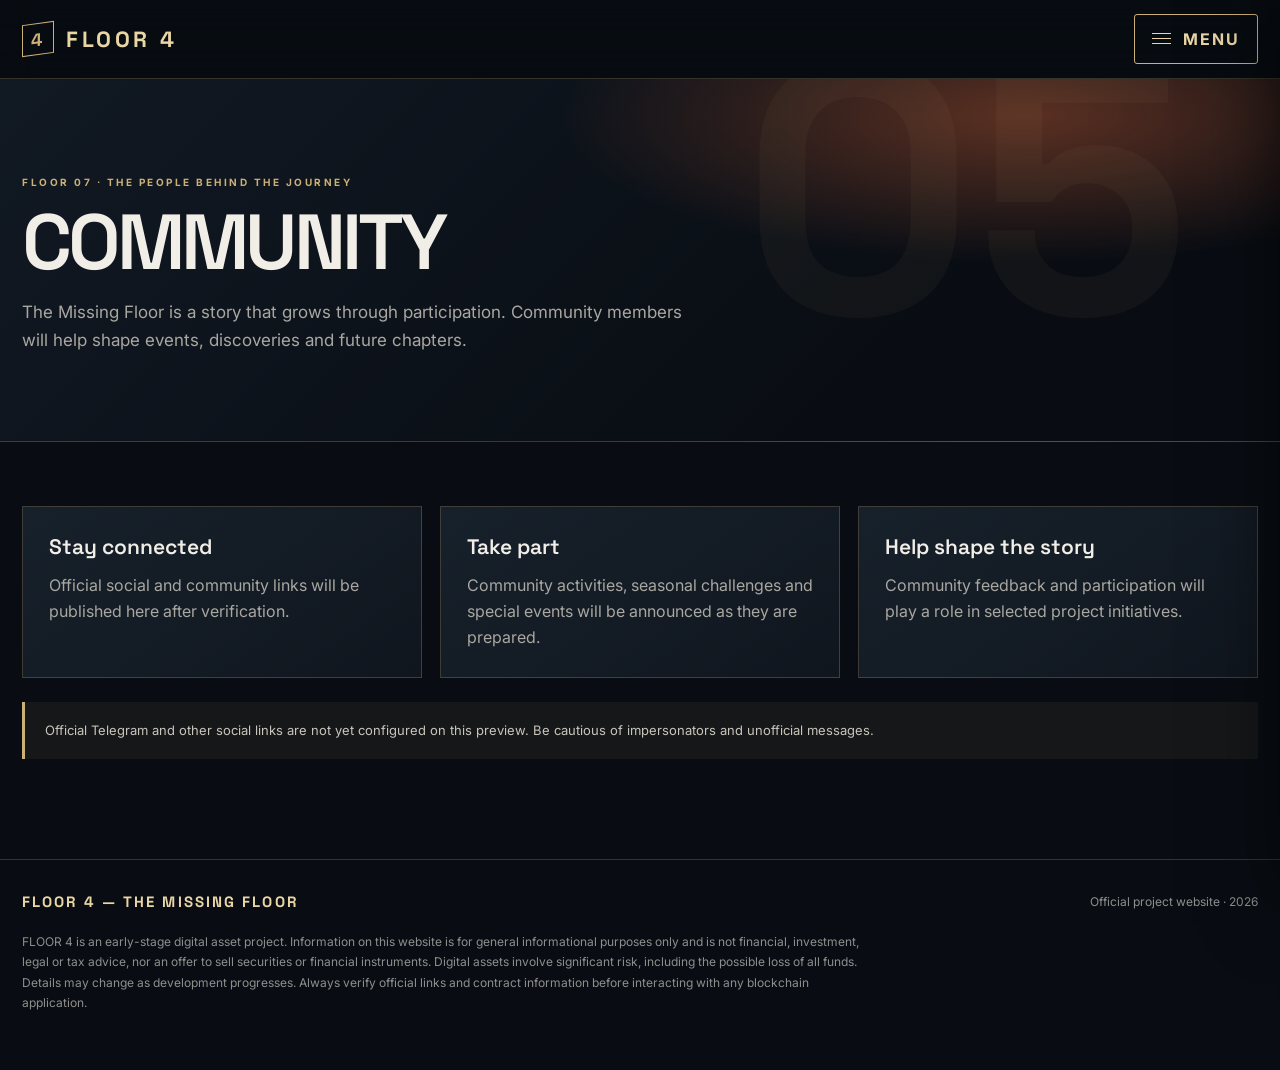
==== community.html @ ac2c0f35 "Build FLOOR 4 multi-page design system and elevator navigation" ====
<!doctype html>
<html lang="en"><head><meta charset="utf-8"><meta name="viewport" content="width=device-width,initial-scale=1"><meta name="theme-color" content="#090d13"><meta name="description" content="Join the FLOOR 4 community and follow official project updates."><title>Community | FLOOR 4</title><link rel="stylesheet" href="css/style.css"></head><body><header class="site-header" data-site-header></header><main>
<section class="page-hero"><div class="wrap"><div class="section-kicker">Floor 07 · The people behind the journey</div><h1>COMMUNITY</h1><p>The Missing Floor is a story that grows through participation. Community members will help shape events, discoveries and future chapters.</p></div></section>
<section class="page-content"><div class="wrap"><div class="grid-3"><article class="surface"><h3>Stay connected</h3><p>Official social and community links will be published here after verification.</p></article><article class="surface"><h3>Take part</h3><p>Community activities, seasonal challenges and special events will be announced as they are prepared.</p></article><article class="surface"><h3>Help shape the story</h3><p>Community feedback and participation will play a role in selected project initiatives.</p></article></div><div class="notice" style="margin-top:24px">Official Telegram and other social links are not yet configured on this preview. Be cautious of impersonators and unofficial messages.</div></div></section></main><footer class="site-footer" data-site-footer></footer><script src="js/site.js"></script></body></html>
---- css/style.css ----
@import url('https://fonts.googleapis.com/css2?family=Inter:wght@400;500;600;700&family=Space+Grotesk:wght@400;500;600;700&display=swap');
:root{--bg:#090d13;--panel:#121922;--panel2:#19232e;--text:#f1eee7;--muted:#a9a7a1;--gold:#cbb078;--gold2:#ead5a5;--red:#e33b30;--line:rgba(203,176,120,.24);--silver:#b9bec3;--max:1240px}
*{box-sizing:border-box}html{scroll-behavior:smooth}body{margin:0;background:var(--bg);color:var(--text);font:16px/1.65 Inter,system-ui,sans-serif}body.menu-open{overflow:hidden}a{color:inherit;text-decoration:none}button{font:inherit}.wrap{width:min(var(--max),calc(100% - 44px));margin:auto}
.site-header{position:sticky;top:0;z-index:30;background:rgba(8,12,18,.92);backdrop-filter:blur(18px);border-bottom:1px solid var(--line)}.header-inner{height:78px;display:flex;align-items:center;justify-content:space-between}.brand{display:flex;align-items:center;gap:12px;font:700 22px 'Space Grotesk',sans-serif;letter-spacing:.16em;color:var(--gold2)}.brand-mark{width:32px;height:32px;border:1px solid var(--gold);display:grid;place-items:center;color:var(--gold);font-size:18px;transform:skewY(-8deg)}.menu-trigger{display:flex;align-items:center;gap:12px;border:1px solid var(--gold);border-radius:3px;padding:11px 17px;background:transparent;color:var(--gold2);font-weight:700;letter-spacing:.12em;cursor:pointer;transition:.2s}.menu-trigger:hover{background:rgba(203,176,120,.12)}.hamb{width:19px;display:grid;gap:4px}.hamb i{height:1px;background:currentColor;display:block}
.menu-backdrop{position:fixed;inset:0;background:rgba(0,0,0,.66);z-index:40;opacity:0;visibility:hidden;transition:.25s}.menu-backdrop.open{opacity:1;visibility:visible}.elevator-drawer{position:fixed;z-index:41;right:0;top:0;height:100dvh;width:min(420px,94vw);padding:26px 28px;background:linear-gradient(120deg,#c9cbd0,#858b91 48%,#c7c9cc);color:#17191c;box-shadow:-24px 0 70px #0009;transform:translateX(105%);transition:transform .32s cubic-bezier(.2,.8,.2,1);overflow:auto}.elevator-drawer.open{transform:translateX(0)}.drawer-top{display:flex;align-items:center;justify-content:space-between;padding-bottom:20px;border-bottom:1px solid #5559}.drawer-brand{font:700 22px 'Space Grotesk';letter-spacing:.13em}.drawer-close{border:1px solid #3338;background:#ffffff50;width:38px;height:38px;border-radius:50%;font-size:22px;cursor:pointer;color:#17191c}.panel-label{text-align:center;font-size:10px;letter-spacing:.24em;font-weight:800;margin:20px 0;color:#4b5055}.floor-list{display:grid;gap:10px}.floor-link{display:flex;align-items:center;gap:15px;min-height:59px;padding:8px 13px;border:1px solid #51565c;border-radius:32px;background:linear-gradient(100deg,#e2e3e4,#aeb3b8 55%,#e0e1e2);box-shadow:inset 0 1px #fff,0 3px 7px #2224;color:#181b1f;transition:.18s}.floor-link:hover,.floor-link.active{border-color:#9b7134;box-shadow:inset 0 1px #fff,0 0 0 2px #b18b4c55,0 0 18px #d5b47777;transform:translateX(-3px)}.floor-number{width:40px;height:40px;flex:0 0 40px;border:2px solid #6d6d6d;border-radius:50%;display:grid;place-items:center;font:600 19px 'Space Grotesk';background:radial-gradient(circle at 35% 25%,#fff,#a5a9ad 68%,#656a70);box-shadow:inset 0 2px 4px #fff,0 2px 5px #3338}.floor-link.active .floor-number{border-color:#d2a34f;color:#fff;background:radial-gradient(circle at 35% 25%,#f4d89a,#a87528 72%,#573b18);box-shadow:0 0 14px #d5a64f}.floor-name{font:700 12px 'Space Grotesk';letter-spacing:.09em}.drawer-foot{text-align:center;color:#4e5358;font-size:10px;letter-spacing:.14em;margin-top:25px}
.hero{position:relative;min-height:min(850px,calc(100vh - 78px));display:flex;align-items:flex-end;overflow:hidden;background:#080d13}.hero-art{position:absolute;inset:0;background-image:linear-gradient(180deg,rgba(5,8,13,.04) 30%,rgba(5,8,13,.16) 58%,#090d13 100%),url('../assets/floor4-city.svg');background-position:center top;background-size:cover}.hero-content{position:relative;z-index:1;text-align:center;width:min(100%,950px);margin:0 auto;padding:0 20px 62px}.eyebrow{font-size:11px;letter-spacing:.27em;text-transform:uppercase;color:var(--gold);font-weight:700}.hero h1{font:600 clamp(42px,7vw,86px)/.98 'Space Grotesk';letter-spacing:.075em;margin:14px 0;color:var(--gold2);text-shadow:0 4px 30px #000}.hero-copy{max-width:680px;margin:18px auto 28px;color:#d1d0ce;letter-spacing:.12em;text-transform:uppercase;font-size:clamp(11px,1.4vw,14px)}.hero-actions{display:flex;justify-content:center;gap:14px;flex-wrap:wrap}.btn{display:inline-flex;align-items:center;justify-content:center;min-height:48px;padding:0 23px;border:1px solid var(--gold);color:var(--gold2);font:700 11px 'Space Grotesk';letter-spacing:.1em;text-transform:uppercase;transition:.2s}.btn.primary{background:linear-gradient(120deg,#e5c98e,#b58a49);color:#17130c}.btn:hover{transform:translateY(-2px);box-shadow:0 8px 25px #d5b47733}
.section{padding:92px 0;border-top:1px solid var(--line)}.section-kicker{color:var(--gold);font-size:10px;font-weight:700;letter-spacing:.25em;text-transform:uppercase}.section h2{font:600 clamp(32px,5vw,54px)/1.05 'Space Grotesk';letter-spacing:-.04em;margin:12px 0 20px}.section-intro{max-width:720px;color:var(--muted);font-size:17px}.grid-2{display:grid;grid-template-columns:1fr 1fr;gap:22px}.grid-3{display:grid;grid-template-columns:repeat(3,1fr);gap:18px}.surface{background:linear-gradient(145deg,#17212b,#10161e);border:1px solid var(--line);padding:26px}.surface h3{font:600 21px 'Space Grotesk';margin:0 0 12px}.surface p{color:var(--muted);margin:0}.stat-grid{display:grid;grid-template-columns:repeat(3,1fr);gap:14px;margin-top:35px}.stat{padding:24px;border:1px solid var(--line);background:#111923}.stat strong{display:block;color:var(--gold2);font:600 clamp(22px,3vw,34px) 'Space Grotesk'}.stat span{color:var(--muted);font-size:12px}.page-hero{position:relative;padding:95px 0 70px;overflow:hidden;background:radial-gradient(ellipse at 80% 10%,#5b3022 0,transparent 32%),linear-gradient(135deg,#111923,#090d13 72%);border-bottom:1px solid var(--line)}.page-hero:after{content:'05';position:absolute;right:7%;top:-70px;font:700 clamp(180px,30vw,360px)/1 'Space Grotesk';color:#cbb0780b;pointer-events:none}.page-hero h1{position:relative;font:600 clamp(44px,7vw,78px)/1 'Space Grotesk';margin:12px 0 16px;letter-spacing:-.05em}.page-hero p{position:relative;color:var(--muted);max-width:690px;font-size:17px}.page-content{padding:64px 0 100px}.tag{display:inline-flex;padding:6px 10px;border:1px solid var(--line);color:var(--gold);font-size:10px;letter-spacing:.12em;text-transform:uppercase}.data-row{display:flex;justify-content:space-between;gap:15px;padding:14px 0;border-bottom:1px solid var(--line);color:#d8d4cc}.data-row span:last-child{color:var(--gold2);font-weight:600}.bar{height:7px;background:#303943;border-radius:10px;overflow:hidden}.bar i{display:block;height:100%;background:linear-gradient(90deg,#a67b42,#e6ce99);width:var(--w)}.timeline{position:relative;display:grid;gap:18px}.milestone{display:grid;grid-template-columns:82px 1fr;gap:20px;padding:24px;background:#111923;border:1px solid var(--line)}.milestone-no{font:600 32px 'Space Grotesk';color:var(--gold)}.milestone p{color:var(--muted);margin:8px 0 0}.faq-item{border-bottom:1px solid var(--line);padding:20px 0}.faq-item summary{cursor:pointer;font:600 18px 'Space Grotesk';color:#eee9df}.faq-item p{color:var(--muted);max-width:850px}.notice{padding:18px 20px;border-left:3px solid var(--gold);background:#cbb07810;color:#c9c5bc;font-size:13px}.book-panel{padding:45px;background:linear-gradient(130deg,#1b232c,#10161e);border:1px solid var(--line);text-align:center}.book-icon{font-size:52px;color:var(--gold2)}
.site-footer{border-top:1px solid var(--line);padding:32px 0 44px;color:#8e8e8c;font-size:12px}.footer-row{display:flex;justify-content:space-between;gap:20px;flex-wrap:wrap}.footer-brand{font:700 15px 'Space Grotesk';letter-spacing:.14em;color:var(--gold2)}.legal{max-width:850px;margin-top:20px;line-height:1.7}
@media(max-width:760px){.header-inner{height:68px}.brand{font-size:18px}.hero{min-height:690px}.hero-art{background-position:52% top;background-size:auto 78%;background-repeat:no-repeat}.hero-content{padding-bottom:44px}.section{padding:65px 0}.grid-2,.grid-3,.stat-grid{grid-template-columns:1fr}.page-hero{padding:70px 0 50px}.page-content{padding:45px 0 75px}.elevator-drawer{padding:20px 18px}.milestone{grid-template-columns:58px 1fr;gap:12px;padding:18px}.milestone-no{font-size:25px}}
@media(prefers-reduced-motion:reduce){*,*:before,*:after{scroll-behavior:auto!important;transition:none!important}}
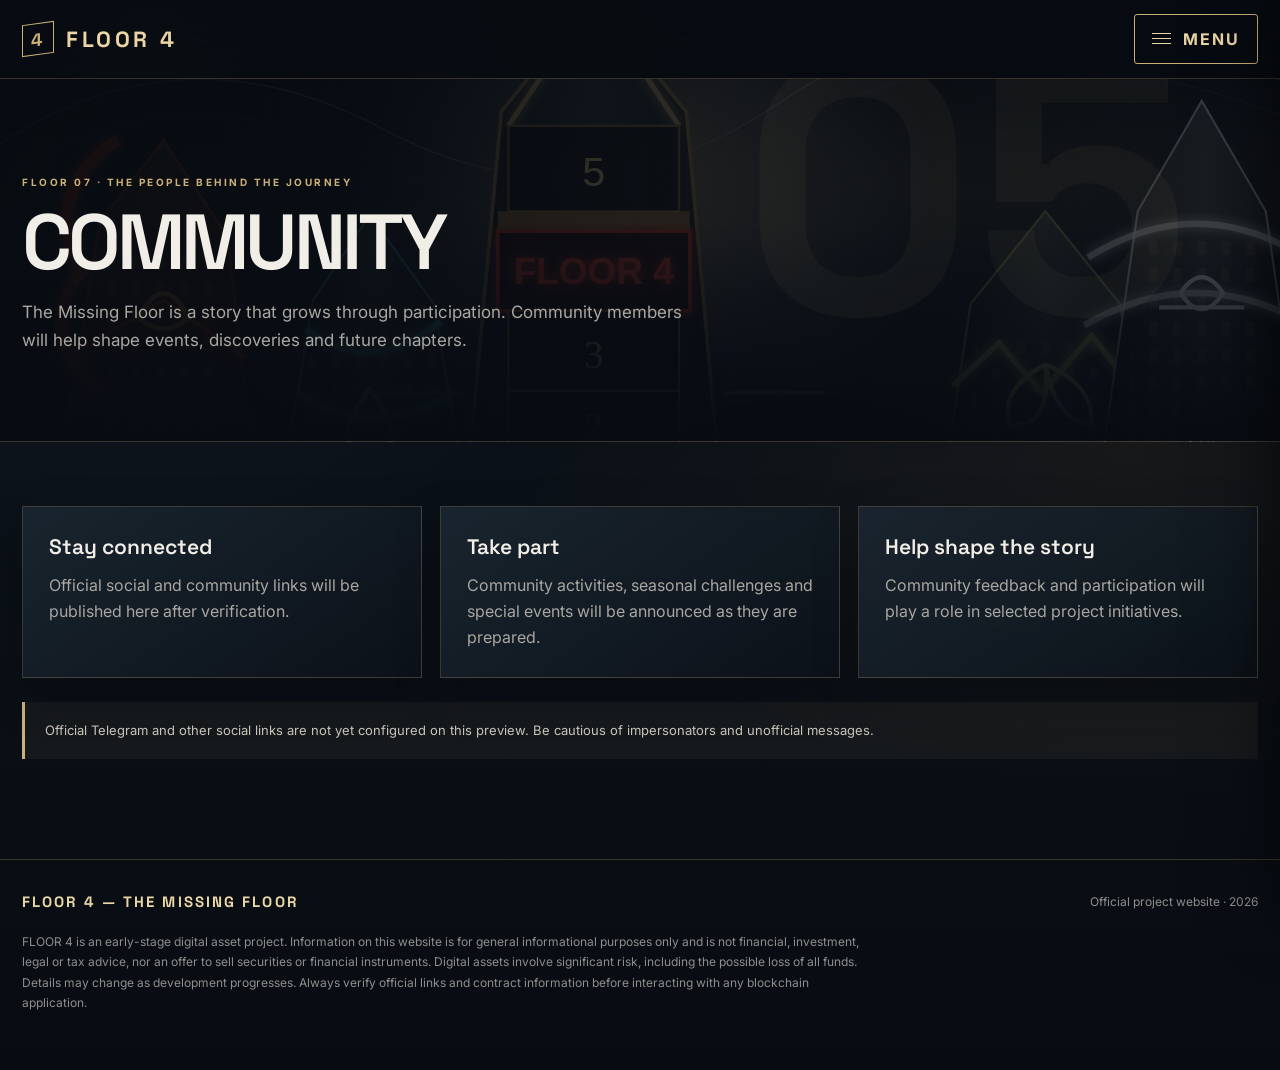
==== commit f503dc62: "Add page-specific identity for cinematic backgrounds" ====
--- a/community.html
+++ b/community.html
@@ -1,4 +1,4 @@
 <!doctype html>
-<html lang="en"><head><meta charset="utf-8"><meta name="viewport" content="width=device-width,initial-scale=1"><meta name="theme-color" content="#090d13"><meta name="description" content="Join the FLOOR 4 community and follow official project updates."><title>Community | FLOOR 4</title><link rel="stylesheet" href="css/style.css"></head><body><header class="site-header" data-site-header></header><main>
+<html lang="en"><head><meta charset="utf-8"><meta name="viewport" content="width=device-width,initial-scale=1"><meta name="theme-color" content="#090d13"><meta name="description" content="Join the FLOOR 4 community and follow official project updates."><title>Community | FLOOR 4</title><link rel="stylesheet" href="css/style.css"></head><body class="page-community"><header class="site-header" data-site-header></header><main>
 <section class="page-hero"><div class="wrap"><div class="section-kicker">Floor 07 · The people behind the journey</div><h1>COMMUNITY</h1><p>The Missing Floor is a story that grows through participation. Community members will help shape events, discoveries and future chapters.</p></div></section>
 <section class="page-content"><div class="wrap"><div class="grid-3"><article class="surface"><h3>Stay connected</h3><p>Official social and community links will be published here after verification.</p></article><article class="surface"><h3>Take part</h3><p>Community activities, seasonal challenges and special events will be announced as they are prepared.</p></article><article class="surface"><h3>Help shape the story</h3><p>Community feedback and participation will play a role in selected project initiatives.</p></article></div><div class="notice" style="margin-top:24px">Official Telegram and other social links are not yet configured on this preview. Be cautious of impersonators and unofficial messages.</div></div></section></main><footer class="site-footer" data-site-footer></footer><script src="js/site.js"></script></body></html>
--- a/css/style.css
+++ b/css/style.css
@@ -8,3 +8,298 @@
 .site-footer{border-top:1px solid var(--line);padding:32px 0 44px;color:#8e8e8c;font-size:12px}.footer-row{display:flex;justify-content:space-between;gap:20px;flex-wrap:wrap}.footer-brand{font:700 15px 'Space Grotesk';letter-spacing:.14em;color:var(--gold2)}.legal{max-width:850px;margin-top:20px;line-height:1.7}
 @media(max-width:760px){.header-inner{height:68px}.brand{font-size:18px}.hero{min-height:690px}.hero-art{background-position:52% top;background-size:auto 78%;background-repeat:no-repeat}.hero-content{padding-bottom:44px}.section{padding:65px 0}.grid-2,.grid-3,.stat-grid{grid-template-columns:1fr}.page-hero{padding:70px 0 50px}.page-content{padding:45px 0 75px}.elevator-drawer{padding:20px 18px}.milestone{grid-template-columns:58px 1fr;gap:12px;padding:18px}.milestone-no{font-size:25px}}
 @media(prefers-reduced-motion:reduce){*,*:before,*:after{scroll-behavior:auto!important;transition:none!important}}
+
+/* Elevator doors behind the floor selector */
+.floor-list{position:relative;isolation:isolate;padding:22px 16px;gap:12px;border:1px solid #555b;background:linear-gradient(90deg,#656b71 0%,#c8cbd0 8%,#858b91 48%,#d2d4d7 92%,#60666d 100%);box-shadow:inset 0 0 0 5px #555b,inset 0 0 28px #252a30,0 8px 18px #2225}
+.floor-list:before{content:"";position:absolute;z-index:-1;inset:7px;background:linear-gradient(90deg,#737a81 0%,#b9bec3 18%,#8d949b 49.6%,#555d65 50%,#aeb4ba 51%,#d0d3d6 82%,#717980 100%);box-shadow:inset 0 0 22px #20252b,inset 0 0 2px 1px #eef0f2}
+.floor-list:after{content:"";position:absolute;z-index:-1;top:7px;bottom:7px;left:50%;width:2px;transform:translateX(-1px);background:linear-gradient(180deg,#e1e3e5,#50575e 45%,#d5d8db);box-shadow:0 0 7px #fff8}
+.floor-link{position:relative;z-index:1;background:linear-gradient(100deg,#e2e3e4,#aeb3b8 55%,#e0e1e2);border-color:#555b}
+@media(max-width:760px){.floor-list{padding:18px 12px}}
+
+
+/* FLOOR 4 elevator concept: foreground controls, subdued doors, animated floor gauge */
+.elevator-drawer{
+  background:linear-gradient(145deg,#17191d 0%,#090b0e 52%,#1b1715 100%);
+  color:#f2e9d8;
+  border-left:1px solid #8b6336;
+  box-shadow:-24px 0 70px #000d;
+}
+.drawer-top{border-color:#9a713d66}
+.drawer-brand{color:#e5c78f;letter-spacing:.16em}
+.drawer-close{color:#f0dfbd;background:#ffffff0a;border-color:#c69a5a88}
+.drawer-close:hover{background:#a92720;color:#fff;border-color:#f14a3f}
+.panel-label{color:#b99b6b;margin:17px 0 8px}
+.floor-gauge{width:min(100%,330px);margin:0 auto 14px;display:block;filter:drop-shadow(0 4px 9px #000b)}
+.floor-gauge .gauge-arc{fill:none;stroke:#8e7047;stroke-width:5}
+.floor-gauge .gauge-inner{fill:none;stroke:#4c4030;stroke-width:1.5}
+.floor-gauge .gauge-tick{stroke:#d0b17b;stroke-width:1.5}
+.floor-gauge .gauge-number{fill:#d8c39c;font:600 17px 'Space Grotesk',sans-serif;text-anchor:middle}
+.floor-gauge .gauge-number.active{fill:#ff493e;filter:drop-shadow(0 0 5px #f22)}
+.floor-gauge .needle{transform-origin:180px 165px;transition:transform .65s cubic-bezier(.2,.8,.2,1)}
+.floor-gauge .needle line{stroke:#f04438;stroke-width:4;stroke-linecap:round;filter:drop-shadow(0 0 5px #f22)}
+.floor-gauge .needle circle{fill:#d5b77e;stroke:#3b2717;stroke-width:3}
+.drawer-logo{text-align:center;color:#e8d4ac;font:700 19px 'Space Grotesk',sans-serif;letter-spacing:.22em;margin:2px 0 17px;text-shadow:0 2px 12px #d32b2144}
+.floor-list{position:relative;isolation:isolate;padding:18px 14px;gap:11px;border:1px solid #9a7547;background:linear-gradient(90deg,#171a1e,#25272a 48%,#171a1e);box-shadow:0 10px 25px #0009,inset 0 0 0 1px #ffffff0b}
+.floor-list:before{inset:5px;background:linear-gradient(90deg,#24272a 0%,#171a1d 49.5%,#090b0d 50%,#1c1f22 100%);box-shadow:inset 0 0 28px #000d}
+.floor-list:after{top:5px;bottom:5px;background:linear-gradient(180deg,#ffffff20,#0008 45%,#ffffff18);box-shadow:none}
+.floor-link{min-height:56px;gap:13px;padding:7px 12px;border:1px solid #88704e;border-radius:30px;background:linear-gradient(105deg,#36383a,#17191c 58%,#303033);color:#f4ead7;box-shadow:inset 0 1px #ffffff24,0 4px 9px #0009;transition:transform .2s,border-color .2s,box-shadow .2s,background .2s}
+.floor-link:hover,.floor-link:focus-visible{border-color:#ff493e;background:linear-gradient(105deg,#5b2422,#211719 58%,#46201e);box-shadow:inset 0 1px #ffffff35,0 0 0 1px #ed3b32,0 0 22px #e52c25a6;transform:translateX(-3px);outline:none}
+.floor-link.active{border-color:#d84337;background:linear-gradient(105deg,#48201e,#1e1718 58%,#38201e);box-shadow:inset 0 1px #ffffff2a,0 0 0 1px #c6322b88,0 0 14px #d62b2455}
+.floor-number{width:42px;height:42px;flex-basis:42px;border:2px solid #92744c;color:#f1dfbd;background:radial-gradient(circle at 35% 25%,#5b5144,#25211d 72%,#111);box-shadow:inset 0 2px 4px #ffffff20,0 2px 5px #000b}
+.floor-link:hover .floor-number,.floor-link:focus-visible .floor-number,.floor-link.active .floor-number{border-color:#ff5549;color:#fff;background:radial-gradient(circle at 35% 25%,#f45c50,#8d211c 72%,#3d0c0a);box-shadow:0 0 14px #f33b32, inset 0 1px #ffffff55}
+.floor-name{font-size:12px;letter-spacing:.11em;color:#f1e5d1}
+.drawer-foot{color:#a58b68;margin-top:19px}
+@media(max-width:760px){
+  .elevator-drawer{width:min(420px,100vw);padding:16px 16px calc(18px + env(safe-area-inset-bottom))}
+  .drawer-top{padding-bottom:12px}
+  .panel-label{margin:12px 0 4px;font-size:9px}
+  .floor-gauge{width:min(78vw,290px);margin-bottom:7px}
+  .drawer-logo{font-size:17px;margin:0 0 12px}
+  .floor-list{padding:13px 10px;gap:8px}
+  .floor-link{min-height:49px;padding:5px 10px}
+  .floor-number{width:37px;height:37px;flex-basis:37px;font-size:17px}
+  .floor-name{font-size:11px}
+}
+
+
+/* Refinement after visual review: show the whole elevator, not a generic sidebar */
+.elevator-drawer{
+  width:min(560px,100vw);
+  padding:22px 34px 28px;
+  background:
+    linear-gradient(90deg,transparent 0 8%,#ffffff08 8.2%,transparent 9% 49.5%,#ffffff12 50%,transparent 50.5% 91%,#ffffff08 92%,transparent 93%),
+    linear-gradient(90deg,#202326 0%,#111417 48%,#080a0c 50%,#171a1d 100%);
+}
+.elevator-drawer:before{
+  content:"";
+  position:absolute;z-index:-1;inset:0;
+  background:
+    linear-gradient(90deg,transparent 0 49.6%,#050607 49.8%,#77736b 50%,#08090a 50.3%,transparent 50.5%),
+    repeating-linear-gradient(90deg,transparent 0 86px,#ffffff06 87px,#00000022 90px);
+  box-shadow:inset 0 0 70px #000d;
+  pointer-events:none;
+}
+.drawer-top{position:relative}
+.floor-gauge{width:min(100%,390px);height:auto;max-height:190px;margin:0 auto 2px;overflow:visible}
+.floor-gauge .gauge-arc{stroke:#b18a53;stroke-width:6;filter:drop-shadow(0 0 4px #c18b4744)}
+.floor-gauge .gauge-inner{stroke:#6d583b;stroke-width:1.5}
+.floor-gauge .gauge-tick{stroke:#e1c38d;stroke-width:2}
+.floor-gauge .gauge-number{font-size:18px}
+.drawer-logo{font-size:22px;margin:0 0 18px;letter-spacing:.25em}
+.floor-list{
+  padding:20px 18px;
+  gap:12px;
+  border:1px solid #b38a50;
+  background:
+    linear-gradient(90deg,#343638 0%,#202326 48.5%,#101214 50%,#303235 100%);
+  box-shadow:0 18px 36px #000e,0 0 0 4px #17191b,0 0 0 5px #8e6b3d,inset 0 2px 5px #ffffff26;
+}
+.floor-list:before{
+  inset:6px;
+  background:
+    linear-gradient(90deg,#55585a 0%,#303336 49.5%,#101214 50%,#414447 100%),
+    linear-gradient(180deg,#ffffff16,transparent 20%,#0008 100%);
+  box-shadow:inset 0 0 36px #000e;
+}
+.floor-list:after{top:6px;bottom:6px;background:linear-gradient(180deg,#ffffff40,#111 45%,#ffffff24);width:3px}
+.floor-link{
+  min-height:62px;
+  padding:8px 14px;
+  gap:16px;
+  border:1px solid #b69a70;
+  border-radius:34px;
+  background:linear-gradient(180deg,#66686a 0%,#35383b 13%,#202326 50%,#111315 100%);
+  box-shadow:inset 0 2px 2px #ffffff45,inset 0 -3px 5px #000c,0 5px 10px #000d,0 0 0 1px #08090a;
+}
+.floor-link:hover,.floor-link:focus-visible{
+  background:linear-gradient(180deg,#87352f 0%,#4b201e 24%,#211617 100%);
+  border-color:#ff6257;
+  box-shadow:inset 0 2px 2px #ffffff55,inset 0 -3px 5px #000c,0 0 0 1px #f24a40,0 0 24px #e63830b0;
+  transform:translateY(-1px);
+}
+.floor-link.active{
+  background:linear-gradient(180deg,#73312c 0%,#3b1d1b 28%,#171214 100%);
+  border-color:#e34b40;
+  box-shadow:inset 0 2px 2px #ffffff3b,inset 0 -3px 5px #000c,0 0 0 1px #b9332b,0 0 15px #d8322a66;
+}
+.floor-number{
+  width:46px;height:46px;flex-basis:46px;
+  border:2px solid #c1a16b;
+  color:#fff0d1;
+  font-size:21px;
+  background:radial-gradient(circle at 32% 22%,#b0a18a 0%,#514638 44%,#211b16 76%,#090909 100%);
+  box-shadow:inset 0 3px 5px #fff8,inset 0 -4px 6px #000c,0 3px 7px #000d;
+}
+.floor-link:hover .floor-number,.floor-link:focus-visible .floor-number,.floor-link.active .floor-number{
+  border-color:#ff766c;
+  background:radial-gradient(circle at 32% 22%,#ff8a7d 0%,#bd342b 48%,#4d100d 100%);
+  box-shadow:inset 0 2px 5px #fff8,0 0 18px #ff3e35;
+}
+.floor-name{font-size:13px;letter-spacing:.13em;text-shadow:0 1px 2px #000}
+.drawer-foot{color:#c0a77f;margin-top:17px}
+@media(max-width:760px){
+ .elevator-drawer{width:100vw;padding:14px 16px calc(16px + env(safe-area-inset-bottom))}
+ .floor-gauge{width:min(88vw,350px);max-height:150px}
+ .drawer-logo{font-size:19px;margin-bottom:12px}
+ .floor-list{padding:13px 12px;gap:8px}
+ .floor-link{min-height:51px;padding:5px 11px}
+ .floor-number{width:39px;height:39px;flex-basis:39px;font-size:18px}
+ .floor-name{font-size:11px}
+}
+
+
+/* Silver vintage elevator exterior — static floor indicator, no dial or needle */
+.elevator-drawer{
+  width:min(520px,100vw);
+  padding:22px 30px 28px;
+  color:#24272a;
+  border-left:1px solid #777d82;
+  background:
+    linear-gradient(90deg,#555b60 0%,#d4d7d9 5%,#aeb3b7 14%,#dfe1e2 49%,#8c9297 50%,#d2d5d7 87%,#666d72 100%);
+  box-shadow:-24px 0 70px #0009,inset 0 0 0 5px #ffffff55,inset 0 0 36px #3338;
+}
+.elevator-drawer:before{
+  content:"";position:absolute;z-index:-1;inset:8px;
+  background:
+    linear-gradient(90deg,#7e858a 0%,#d9dcde 18%,#aeb4b8 49.6%,#555d63 50%,#bfc4c8 50.5%,#e2e4e5 82%,#737a80 100%);
+  box-shadow:inset 0 0 30px #30363b88,inset 0 0 2px 2px #fff;
+  pointer-events:none;
+}
+.elevator-drawer:after{
+  content:"";position:absolute;z-index:-1;inset:8px 50% 8px auto;width:2px;
+  background:linear-gradient(180deg,#f4f5f5,#4d5459 50%,#e9ebec);
+  box-shadow:0 0 9px #fff9;
+  pointer-events:none;
+}
+.drawer-top{border-color:#626a70}
+.drawer-brand{color:#252a2e;text-shadow:0 1px #fff8}
+.drawer-close{color:#252a2e;background:linear-gradient(#f4f5f5,#aeb4b8);border:1px solid #687077;box-shadow:inset 0 1px #fff,0 2px 5px #3335}
+.drawer-close:hover{background:linear-gradient(#f7d5d2,#c94b42);color:#fff;border-color:#8e2620}
+.panel-label{color:#454c51;margin:14px 0 8px;text-shadow:0 1px #fff9}
+.floor-gauge{display:none!important}
+.floor-indicator{
+  width:min(100%,360px);margin:0 auto 14px;padding:10px 14px 12px;
+  border:1px solid #62696e;border-radius:3px;
+  background:linear-gradient(180deg,#292e32,#101316 48%,#343a3f);
+  box-shadow:inset 0 1px 2px #fff5,inset 0 -2px 5px #000c,0 4px 10px #2228;
+}
+.indicator-caption{text-align:center;color:#c5c9cb;font:700 9px 'Space Grotesk';letter-spacing:.24em;margin-bottom:8px}
+.indicator-numbers{display:flex;justify-content:space-between;align-items:center;gap:4px}
+.indicator-number{
+  width:30px;height:30px;display:grid;place-items:center;
+  color:#d9dddf;font:600 15px 'Space Grotesk';
+  border:1px solid #777f85;border-radius:2px;
+  background:linear-gradient(180deg,#4a5156,#1c2125);
+  box-shadow:inset 0 1px #ffffff35,0 2px 3px #0008;
+}
+.indicator-number.missing{border:0;background:transparent;box-shadow:none;color:#8d9295}
+.indicator-number.active{
+  color:#ff5248;border-color:#f15a50;
+  background:linear-gradient(180deg,#48201e,#1c1010);
+  text-shadow:0 0 8px #ff3e35;
+  box-shadow:inset 0 1px #ffffff2a,0 0 10px #e53b3288;
+}
+.drawer-logo{color:#30363a;text-shadow:0 1px #fff9;font-size:21px;margin:0 0 14px}
+.floor-list{
+  padding:18px 16px;gap:11px;
+  border:1px solid #697177;
+  background:linear-gradient(90deg,#858c91 0%,#c6cacc 49.5%,#71797f 50%,#bfc4c7 100%);
+  box-shadow:0 10px 24px #2228,0 0 0 4px #9da3a7,0 0 0 5px #555d62,inset 0 1px 4px #fff;
+}
+.floor-list:before{
+  inset:6px;
+  background:
+    linear-gradient(90deg,#aeb4b8 0%,#d9dcde 49.6%,#747c82 50%,#c4c9cc 100%);
+  box-shadow:inset 0 0 24px #43494e66;
+}
+.floor-list:after{top:6px;bottom:6px;width:2px;background:linear-gradient(180deg,#f4f5f5,#5c646a 50%,#f4f5f5);box-shadow:none}
+.floor-link{
+  min-height:58px;padding:7px 13px;gap:14px;
+  color:#24292d;border:1px solid #777f84;border-radius:30px;
+  background:linear-gradient(180deg,#f0f1f1 0%,#c5c9cb 42%,#969da2 100%);
+  box-shadow:inset 0 2px 2px #fff, inset 0 -2px 4px #5557,0 4px 7px #3338;
+}
+.floor-link:hover,.floor-link:focus-visible{
+  color:#25282b;border-color:#c43d34;
+  background:linear-gradient(180deg,#f7f0ed,#d6b5b2 55%,#a98986);
+  box-shadow:inset 0 2px 2px #fff,0 0 0 1px #d74a40,0 0 17px #e43a32a6;
+  transform:translateY(-1px);outline:none;
+}
+.floor-link.active{
+  color:#25282b;border-color:#a93a32;
+  background:linear-gradient(180deg,#f1e2df,#d3b4b0 55%,#a88b87);
+  box-shadow:inset 0 2px 2px #fff,0 0 0 1px #c8453c,0 0 12px #d43c3477;
+}
+.floor-number{
+  width:44px;height:44px;flex-basis:44px;
+  color:#30363a;border:2px solid #7d858a;
+  background:radial-gradient(circle at 32% 22%,#fff 0%,#c5cacc 48%,#777f84 100%);
+  box-shadow:inset 0 2px 4px #fff, inset 0 -3px 5px #5558,0 2px 5px #3337;
+}
+.floor-link:hover .floor-number,.floor-link:focus-visible .floor-number,.floor-link.active .floor-number{
+  color:#fff;border-color:#bd3d35;
+  background:radial-gradient(circle at 32% 22%,#ffaaa2 0%,#c54a42 50%,#6d1e1a 100%);
+  box-shadow:inset 0 2px 4px #fff8,0 0 12px #e64036;
+}
+.floor-name{color:#252a2e;text-shadow:0 1px #fff8}
+.drawer-foot{color:#3f464b;text-shadow:0 1px #fff8}
+@media(max-width:760px){
+ .elevator-drawer{width:100vw;padding:14px 16px calc(16px + env(safe-area-inset-bottom))}
+ .floor-indicator{width:min(100%,330px);margin-bottom:10px;padding:8px 10px}
+ .indicator-number{width:27px;height:27px;font-size:13px}
+ .drawer-logo{font-size:18px;margin-bottom:10px}
+ .floor-list{padding:13px 11px;gap:8px}
+ .floor-link{min-height:50px;padding:5px 10px}
+ .floor-number{width:38px;height:38px;flex-basis:38px;font-size:17px}
+ .floor-name{font-size:11px}
+}
+
+
+/* FLOOR 4 visual pass — cinematic backgrounds and vintage silver elevator */
+:root{--bg:#080c12;--panel:#111820;--panel2:#1a242d}
+body{background:radial-gradient(ellipse at 12% 8%,rgba(80,103,122,.16),transparent 34rem),radial-gradient(ellipse at 88% 42%,rgba(130,91,48,.10),transparent 38rem),linear-gradient(180deg,#080c12 0%,#0b1118 48%,#080c12 100%)}
+.section{position:relative;background:linear-gradient(180deg,rgba(15,22,30,.35),rgba(7,11,16,.12))}
+.section:nth-of-type(even){background:linear-gradient(115deg,rgba(26,35,44,.52),rgba(8,13,19,.3))}
+.surface,.stat,.milestone,.book-panel{backdrop-filter:blur(5px);background:linear-gradient(145deg,rgba(27,38,49,.92),rgba(12,18,25,.96));box-shadow:0 16px 40px #0004}
+.page-hero{background:linear-gradient(90deg,rgba(7,11,16,.94),rgba(7,11,16,.70)),radial-gradient(ellipse at 76% 28%,rgba(184,137,72,.18),transparent 38%),url('../assets/floor4-city.svg') center 38%/cover no-repeat,linear-gradient(135deg,#17212b,#090d13 72%)}
+.page-hero:before{content:"";position:absolute;inset:0;background:linear-gradient(180deg,transparent 40%,#080c12 100%);pointer-events:none}
+.page-hero>*{position:relative;z-index:1}
+.hero-art{background-image:linear-gradient(180deg,rgba(5,8,13,.02) 18%,rgba(5,8,13,.22) 58%,#090d13 100%),url('../assets/floor4-city.svg')}
+.elevator-drawer{width:min(520px,100vw);padding:20px 28px 28px;color:#24282b;border-left:1px solid #727a80;background:linear-gradient(180deg,rgba(12,15,18,.10),rgba(10,13,16,.30)),linear-gradient(90deg,#72797e,#d8dbdd 12%,#aeb4b8 49%,#6f777d 50%,#d4d7d9 88%,#72797e);box-shadow:-24px 0 70px #000b,inset 0 0 0 5px #ffffff55,inset 0 0 40px #252a2e66}
+.elevator-drawer:before{content:"";position:absolute;z-index:-1;inset:9px;background:linear-gradient(90deg,transparent 0 49.65%,#4a5156 49.8%,#f0f1f1 50%,#555d62 50.25%,transparent 50.45%),linear-gradient(180deg,#d9dcde 0%,#9ba2a7 18%,#c9cdd0 52%,#7e868c 100%);box-shadow:inset 0 0 34px #2229,inset 0 1px 2px #fff;pointer-events:none}
+.elevator-drawer:after{content:"";position:absolute;z-index:-1;inset:9px 50% 9px auto;width:2px;background:linear-gradient(180deg,#fff,#5c646a 50%,#fff);pointer-events:none}
+.drawer-top{border-color:#626a70}.drawer-brand{color:#262c30;text-shadow:0 1px #fff9;letter-spacing:.16em}
+.drawer-close{color:#252a2e;background:linear-gradient(#f4f5f5,#aeb4b8);border:1px solid #687077;box-shadow:inset 0 1px #fff,0 2px 5px #3335}
+.panel-label{color:#424a50;text-shadow:0 1px #fff9}
+.floor-indicator{width:min(100%,360px);padding:10px 13px 12px;margin:14px auto 12px;border:5px ridge #8d9498;border-radius:2px;background:linear-gradient(180deg,#4b5155,#171b1e 50%,#454b4f);box-shadow:inset 0 2px 5px #000c,0 5px 12px #0007}
+.indicator-caption{color:#d4d7d8;font-size:8px;letter-spacing:.28em}.indicator-numbers{justify-content:center;gap:5px}
+.indicator-number{width:34px;height:37px;border:1px solid #8a8170;border-radius:1px;color:#29251d;font:700 19px Georgia,serif;background:linear-gradient(180deg,#fff8dc,#d9cfad 50%,#f6edcf);box-shadow:inset 0 1px #fff,0 1px 3px #0009}
+.indicator-number.missing{color:#a49b83}.indicator-number.active{color:#9c211b;background:linear-gradient(180deg,#fff4d7,#d8c59a);border-color:#b38b4f;text-shadow:none;box-shadow:inset 0 1px #fff,0 0 8px #d6b87888}
+.drawer-logo{color:#30363a;text-shadow:0 1px #fff9;font-size:20px;margin:0 0 12px}
+.floor-list{padding:18px 16px;gap:10px;border:1px solid #697177;border-radius:3px;background:linear-gradient(90deg,#858c91 0%,#c6cacc 49.5%,#71797f 50%,#bfc4c7 100%);box-shadow:0 10px 24px #2228,0 0 0 4px #9da3a7,0 0 0 5px #555d62,inset 0 1px 4px #fff}
+.floor-list:before{inset:6px;background:linear-gradient(90deg,#aeb4b8 0%,#d9dcde 49.6%,#747c82 50%,#c4c9cc 100%);box-shadow:inset 0 0 24px #43494e66}
+.floor-list:after{top:6px;bottom:6px;width:2px;background:linear-gradient(180deg,#f4f5f5,#5c646a 50%,#f4f5f5);box-shadow:none}
+.floor-link{min-height:55px;padding:6px 12px;gap:13px;border:1px solid #777f84;border-radius:30px;color:#24292d;background:linear-gradient(180deg,#f0f1f1 0%,#c5c9cb 42%,#969da2 100%);box-shadow:inset 0 2px 2px #fff,inset 0 -2px 4px #5557,0 4px 7px #3338}
+.floor-link:hover,.floor-link:focus-visible{color:#25282b;border-color:#c43d34;background:linear-gradient(180deg,#f7f0ed,#d6b5b2 55%,#a98986);box-shadow:inset 0 2px 2px #fff,0 0 0 1px #d74a40,0 0 17px #e43a32a6;transform:translateY(-1px);outline:none}
+.floor-link.active{color:#25282b;border-color:#a93a32;background:linear-gradient(180deg,#f1e2df,#d3b4b0 55%,#a88b87);box-shadow:inset 0 2px 2px #fff,0 0 0 1px #c8453c,0 0 12px #d43c3477}
+.floor-number{width:42px;height:42px;flex-basis:42px;color:#30363a;border:2px solid #7d858a;background:radial-gradient(circle at 32% 22%,#fff 0%,#c5cacc 48%,#777f84 100%);box-shadow:inset 0 2px 4px #fff,inset 0 -3px 5px #5558,0 2px 5px #3337}
+.floor-link:hover .floor-number,.floor-link:focus-visible .floor-number,.floor-link.active .floor-number{color:#fff;border-color:#bd3d35;background:radial-gradient(circle at 32% 22%,#ffaaa2 0%,#c54a42 50%,#6d1e1a 100%);box-shadow:inset 0 2px 4px #fff8,0 0 12px #e64036}
+.floor-name{color:#252a2e;text-shadow:0 1px #fff8}.drawer-foot{color:#3f464b;text-shadow:0 1px #fff8}
+@media(max-width:760px){.elevator-drawer{width:100vw;padding:14px 16px calc(16px + env(safe-area-inset-bottom))}.floor-indicator{width:min(100%,330px);padding:8px 9px;margin:10px auto}.indicator-number{width:29px;height:32px;font-size:16px}.drawer-logo{font-size:18px}.floor-list{padding:13px 11px;gap:8px}.floor-link{min-height:49px;padding:5px 9px}.floor-number{width:37px;height:37px;flex-basis:37px;font-size:17px}}
+
+
+/* Remove the floor indicator completely — keep only the vintage elevator doors and buttons. */
+.floor-indicator,.floor-gauge{display:none!important}
+.panel-label{font-size:0;margin:8px 0 12px}
+.panel-label:after{content:'SELECT A FLOOR';font-size:10px;letter-spacing:.24em}
+
+/* Elevator menu: timber background and prominent brushed-silver destination buttons. */
+@media(max-width:520px){.elevator-drawer{padding:18px 16px 24px}.floor-link{min-height:59px;padding:8px 20px}.floor-name{font-size:12px}.floor-list{gap:10px}}
+
+/* Restored verbatim original silver oval button styling and red hover/active glow. */
+.floor-link{min-height:55px;padding:6px 12px;gap:13px;border:1px solid #777f84;border-radius:30px;color:#24292d;background:linear-gradient(180deg,#f0f1f1 0%,#c5c9cb 42%,#969da2 100%);box-shadow:inset 0 2px 2px #fff,inset 0 -2px 4px #5557,0 4px 7px #3338}
+.floor-link:hover,.floor-link:focus-visible{color:#25282b;border-color:#c43d34;background:linear-gradient(180deg,#f7f0ed,#d6b5b2 55%,#a98986);box-shadow:inset 0 2px 2px #fff,0 0 0 1px #d74a40,0 0 17px #e43a32a6;transform:translateY(-1px);outline:none}
+.floor-link.active{color:#25282b;border-color:#a93a32;background:linear-gradient(180deg,#f1e2df,#d3b4b0 55%,#a88b87);box-shadow:inset 0 2px 2px #fff,0 0 0 1px #c8453c,0 0 12px #d43c3477}
+.floor-number{width:42px;height:42px;flex-basis:42px;color:#30363a;border:2px solid #7d858a;background:radial-gradient(circle at 32% 22%,#fff 0%,#c5cacc 48%,#777f84 100%);box-shadow:inset 0 2px 4px #fff,inset 0 -3px 5px #5558,0 2px 5px #3337}
+.floor-link:hover .floor-number,.floor-link:focus-visible .floor-number,.floor-link.active .floor-number{color:#fff;border-color:#bd3d35;background:radial-gradient(circle at 32% 22%,#ffaaa2 0%,#c54a42 50%,#6d1e1a 100%);box-shadow:inset 0 2px 4px #fff8,0 0 12px #e64036}
+.floor-name{color:#252a2e;text-shadow:0 1px #fff8}.drawer-foot{color:#3f464b;text-shadow:0 1px #fff8}
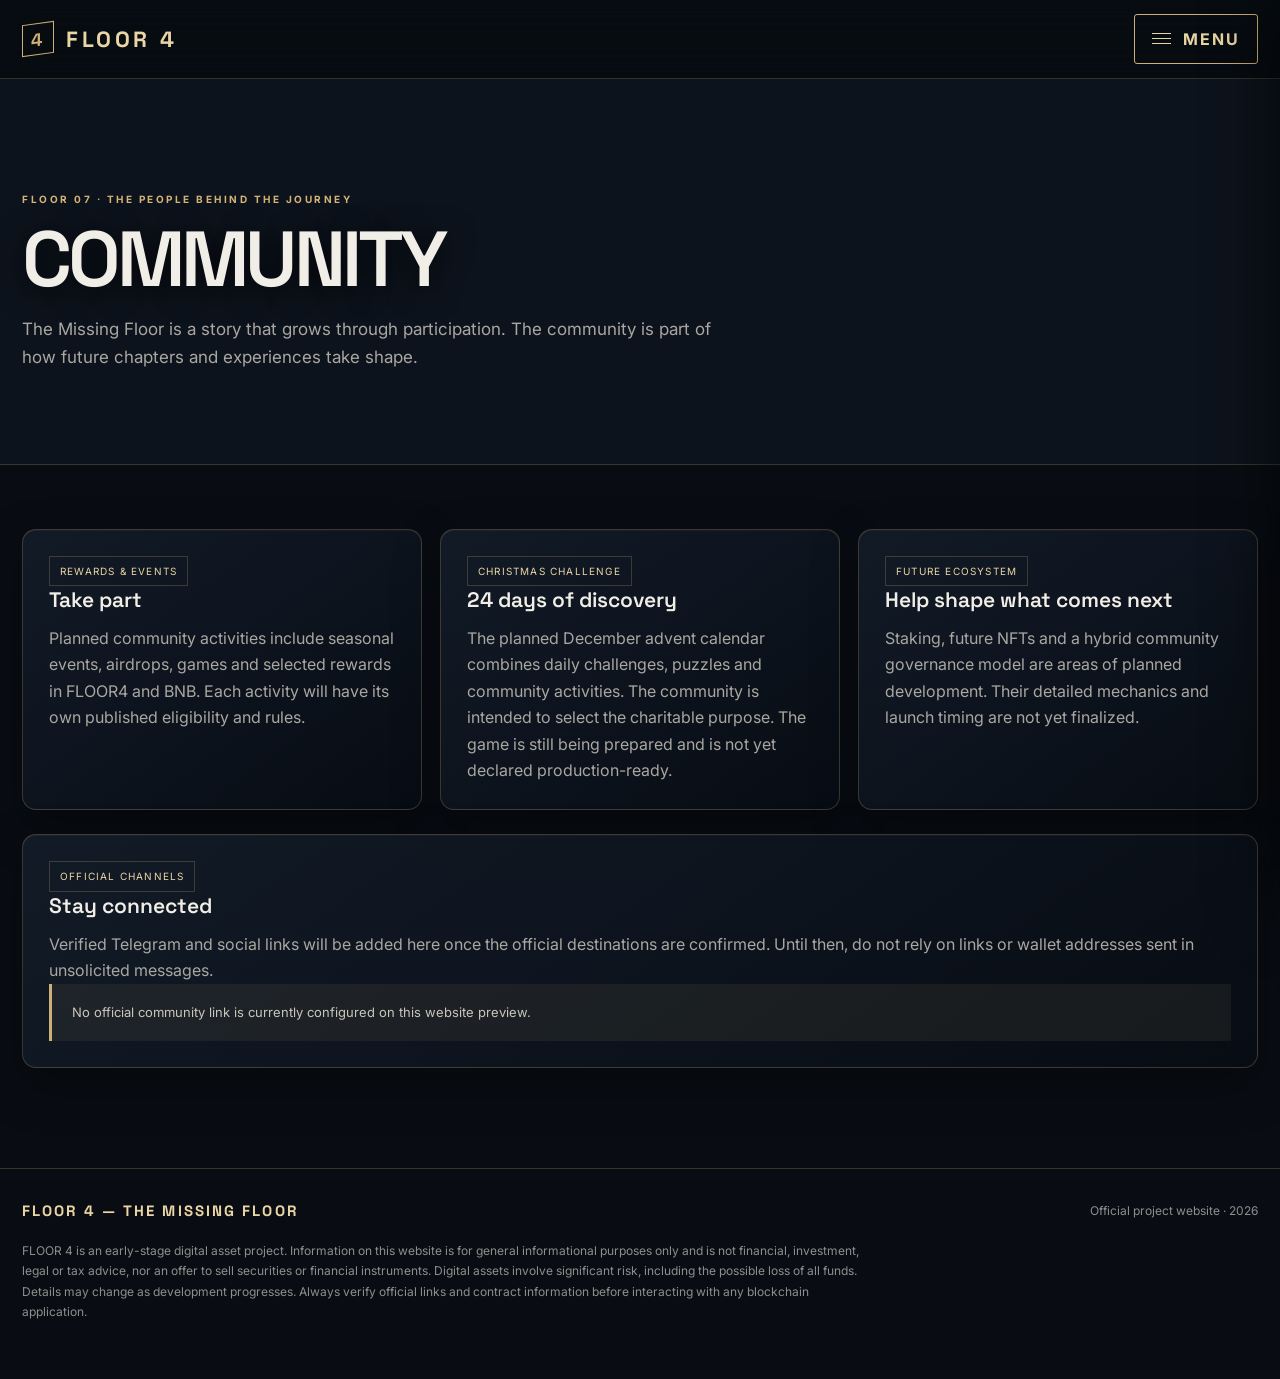
==== commit 526eafe3: "Expand community page with approved ecosystem participation overview" ====
--- a/community.html
+++ b/community.html
@@ -1,4 +1,7 @@
 <!doctype html>
-<html lang="en"><head><meta charset="utf-8"><meta name="viewport" content="width=device-width,initial-scale=1"><meta name="theme-color" content="#090d13"><meta name="description" content="Join the FLOOR 4 community and follow official project updates."><title>Community | FLOOR 4</title><link rel="stylesheet" href="css/style.css"></head><body class="page-community"><header class="site-header" data-site-header></header><main>
-<section class="page-hero"><div class="wrap"><div class="section-kicker">Floor 07 · The people behind the journey</div><h1>COMMUNITY</h1><p>The Missing Floor is a story that grows through participation. Community members will help shape events, discoveries and future chapters.</p></div></section>
-<section class="page-content"><div class="wrap"><div class="grid-3"><article class="surface"><h3>Stay connected</h3><p>Official social and community links will be published here after verification.</p></article><article class="surface"><h3>Take part</h3><p>Community activities, seasonal challenges and special events will be announced as they are prepared.</p></article><article class="surface"><h3>Help shape the story</h3><p>Community feedback and participation will play a role in selected project initiatives.</p></article></div><div class="notice" style="margin-top:24px">Official Telegram and other social links are not yet configured on this preview. Be cautious of impersonators and unofficial messages.</div></div></section></main><footer class="site-footer" data-site-footer></footer><script src="js/site.js"></script></body></html>+<html lang="en"><head><meta charset="utf-8"><meta name="viewport" content="width=device-width,initial-scale=1"><meta name="theme-color" content="#090d13"><meta name="description" content="FLOOR 4 community, seasonal events and ecosystem participation."><title>Community | FLOOR 4</title><link rel="stylesheet" href="css/style.css"></head><body class="page-community"><header class="site-header" data-site-header></header><main>
+<section class="page-hero"><div class="wrap"><div class="section-kicker">Floor 07 · The people behind the journey</div><h1>COMMUNITY</h1><p>The Missing Floor is a story that grows through participation. The community is part of how future chapters and experiences take shape.</p></div></section>
+<section class="page-content"><div class="wrap">
+<div class="grid-3"><article class="surface"><span class="tag">Rewards & events</span><h3>Take part</h3><p>Planned community activities include seasonal events, airdrops, games and selected rewards in FLOOR4 and BNB. Each activity will have its own published eligibility and rules.</p></article><article class="surface"><span class="tag">Christmas Challenge</span><h3>24 days of discovery</h3><p>The planned December advent calendar combines daily challenges, puzzles and community activities. The community is intended to select the charitable purpose. The game is still being prepared and is not yet declared production-ready.</p></article><article class="surface"><span class="tag">Future ecosystem</span><h3>Help shape what comes next</h3><p>Staking, future NFTs and a hybrid community governance model are areas of planned development. Their detailed mechanics and launch timing are not yet finalized.</p></article></div>
+<div class="surface" style="margin-top:24px"><span class="tag">Official channels</span><h3>Stay connected</h3><p>Verified Telegram and social links will be added here once the official destinations are confirmed. Until then, do not rely on links or wallet addresses sent in unsolicited messages.</p><div class="notice">No official community link is currently configured on this website preview.</div></div>
+</div></section></main><footer class="site-footer" data-site-footer></footer><script src="js/site.js"></script></body></html>
--- a/css/style.css
+++ b/css/style.css
@@ -303,3 +303,636 @@
 .floor-number{width:42px;height:42px;flex-basis:42px;color:#30363a;border:2px solid #7d858a;background:radial-gradient(circle at 32% 22%,#fff 0%,#c5cacc 48%,#777f84 100%);box-shadow:inset 0 2px 4px #fff,inset 0 -3px 5px #5558,0 2px 5px #3337}
 .floor-link:hover .floor-number,.floor-link:focus-visible .floor-number,.floor-link.active .floor-number{color:#fff;border-color:#bd3d35;background:radial-gradient(circle at 32% 22%,#ffaaa2 0%,#c54a42 50%,#6d1e1a 100%);box-shadow:inset 0 2px 4px #fff8,0 0 12px #e64036}
 .floor-name{color:#252a2e;text-shadow:0 1px #fff8}.drawer-foot{color:#3f464b;text-shadow:0 1px #fff8}
+
+
+/* FLOOR 4 — cinematic backgrounds for the inner pages.
+   Shared visual language: night architecture, missing-floor negative space,
+   muted antique gold, atmospheric haze and restrained reflections. */
+.page-hero{isolation:isolate;min-height:290px;padding:clamp(76px,9vw,112px) 0 76px;background:#090d13!important;overflow:hidden}
+.page-hero:before{content:"";position:absolute;inset:0;z-index:-2;background:linear-gradient(90deg,rgba(5,8,13,.96) 0%,rgba(5,8,13,.78) 48%,rgba(5,8,13,.3) 100%),url('../assets/floor4-city.svg') center 42%/cover no-repeat;opacity:.88}
+.page-hero:after{content:"";position:absolute;inset:0;z-index:-1;pointer-events:none;background:linear-gradient(180deg,transparent 55%,#090d13 100%),radial-gradient(ellipse at 78% 34%,rgba(213,180,119,.18),transparent 34%)}
+.page-hero .section-kicker{color:#d5b477}
+.page-hero h1{text-shadow:0 5px 28px #000}
+.page-content{position:relative;isolation:isolate;overflow:hidden;background:#090d13!important}
+.page-content:before{content:"";position:absolute;z-index:-1;inset:0;pointer-events:none;opacity:.36;background:radial-gradient(ellipse at 78% 12%,rgba(74,91,111,.2),transparent 42%),linear-gradient(180deg,rgba(9,13,19,.2),#090d13 82%)}
+.page-content>.wrap{position:relative;z-index:1}
+.page-content .surface,.page-content .stat,.page-content .milestone,.page-content .book-panel,.page-content .faq-item{background:linear-gradient(145deg,rgba(27,34,44,.94),rgba(12,17,25,.97));border-color:rgba(213,180,119,.2);box-shadow:0 18px 46px rgba(0,0,0,.34),inset 0 1px rgba(255,255,255,.035)}
+.page-content .notice{background:linear-gradient(110deg,rgba(213,180,119,.10),rgba(17,24,33,.72));border-color:rgba(213,180,119,.34)}
+/* Tokenomics: a night tower facade with fine floor divisions and a missing fourth level. */
+.page-tokenomics .page-hero:before{background:linear-gradient(90deg,rgba(5,8,13,.97),rgba(5,8,13,.72) 55%,rgba(5,8,13,.24)),url('../assets/floor4-city.svg') 67% 38%/cover no-repeat}
+.page-tokenomics .page-content:before{opacity:.5;background:repeating-linear-gradient(0deg,transparent 0 82px,rgba(213,180,119,.08) 83px,transparent 84px),linear-gradient(90deg,transparent 0 68%,rgba(213,180,119,.06) 68.1%,transparent 68.3%),radial-gradient(ellipse at 82% 8%,rgba(70,96,120,.25),transparent 45%)}
+/* Presale: closed elevator doors, brushed-metal seams and a narrow warm light at the threshold. */
+.page-presale .page-hero:before{background:linear-gradient(90deg,rgba(5,8,13,.96),rgba(5,8,13,.75) 52%,rgba(5,8,13,.38)),linear-gradient(90deg,transparent 0 71%,rgba(164,174,184,.15) 71.1%,rgba(8,12,17,.2) 71.5%,transparent 72%),url('../assets/floor4-city.svg') 72% 40%/cover no-repeat}
+.page-presale .page-content:before{opacity:.48;background:linear-gradient(90deg,transparent 0 72%,rgba(174,184,194,.07) 72.1%,transparent 72.4%),linear-gradient(180deg,transparent 0 80%,rgba(213,180,119,.12) 100%),radial-gradient(ellipse at 80% 90%,rgba(213,180,119,.16),transparent 34%)}
+/* Roadmap: architectural floor plan / blueprint lines, like a route through the building. */
+.page-roadmap .page-hero:before{background:linear-gradient(90deg,rgba(5,8,13,.97),rgba(5,8,13,.74) 56%,rgba(5,8,13,.34)),url('../assets/floor4-city.svg') 70% 42%/cover no-repeat}
+.page-roadmap .page-content:before{opacity:.55;background:repeating-linear-gradient(0deg,transparent 0 54px,rgba(213,180,119,.075) 55px,transparent 56px),repeating-linear-gradient(90deg,transparent 0 78px,rgba(213,180,119,.06) 79px,transparent 80px),radial-gradient(ellipse at 84% 18%,rgba(66,101,126,.2),transparent 44%)}
+/* Whitepaper: quiet architectural drafting grid and technical depth. */
+.page-whitepaper .page-hero:before{background:linear-gradient(90deg,rgba(5,8,13,.97),rgba(5,8,13,.78) 58%,rgba(5,8,13,.3)),url('../assets/floor4-city.svg') center 36%/cover no-repeat}
+.page-whitepaper .page-content:before{opacity:.38;background:repeating-linear-gradient(0deg,transparent 0 96px,rgba(213,180,119,.07) 97px,transparent 98px),repeating-linear-gradient(90deg,transparent 0 96px,rgba(213,180,119,.055) 97px,transparent 98px),radial-gradient(ellipse at 76% 20%,rgba(80,102,126,.22),transparent 48%)}
+/* Community: distant city lights, warm windows and a shared night skyline. */
+.page-community .page-hero:before{background:linear-gradient(90deg,rgba(5,8,13,.96),rgba(5,8,13,.68) 52%,rgba(5,8,13,.26)),url('../assets/floor4-city.svg') 64% 42%/cover no-repeat}
+.page-community .page-content:before{opacity:.52;background:radial-gradient(circle at 15% 20%,rgba(213,180,119,.18) 0 1px,transparent 3px),radial-gradient(circle at 35% 46%,rgba(213,180,119,.14) 0 1px,transparent 3px),radial-gradient(circle at 76% 22%,rgba(213,180,119,.16) 0 1px,transparent 3px),radial-gradient(circle at 88% 65%,rgba(213,180,119,.13) 0 1px,transparent 3px),radial-gradient(ellipse at 70% 8%,rgba(65,92,119,.25),transparent 50%)}
+/* FAQ: dim corridor depth and subtle pools of light, without distracting from answers. */
+.page-faq .page-hero:before{background:linear-gradient(90deg,rgba(5,8,13,.97),rgba(5,8,13,.78) 56%,rgba(5,8,13,.32)),url('../assets/floor4-city.svg') 70% 40%/cover no-repeat}
+.page-faq .page-content:before{opacity:.44;background:linear-gradient(90deg,transparent 0 12%,rgba(213,180,119,.05) 12.1%,transparent 12.3%,transparent 87%,rgba(213,180,119,.05) 87.1%,transparent 87.3%),radial-gradient(ellipse at 50% 0%,rgba(213,180,119,.12),transparent 38%),linear-gradient(180deg,rgba(22,30,40,.28),transparent 65%)}
+@media(max-width:760px){.page-hero{min-height:250px;padding:72px 0 54px}.page-hero:before{background-position:58% center;background-size:auto 100%}.page-content:before{opacity:.28}}
+
+
+/* Corrected inner-page backdrop: reuse the approved FLOOR 4 city artwork,
+   with the central missing-floor tower and the four elemental towers visible. */
+body.page-tokenomics,body.page-presale,body.page-roadmap,body.page-whitepaper,body.page-community,body.page-faq{
+ position:relative;
+ background:#080c12!important;
+}
+body.page-tokenomics:before,body.page-presale:before,body.page-roadmap:before,body.page-whitepaper:before,body.page-community:before,body.page-faq:before{
+ content:"";position:fixed;inset:0;z-index:-1;pointer-events:none;
+ background-image:linear-gradient(180deg,rgba(5,8,13,.48),rgba(5,8,13,.72) 65%,rgba(5,8,13,.9)),url('../assets/floor4-city.svg');
+ background-repeat:no-repeat;
+ background-position:center center;
+ background-size:cover;
+ opacity:.78;
+}
+body.page-tokenomics .page-hero,body.page-presale .page-hero,body.page-roadmap .page-hero,body.page-whitepaper .page-hero,body.page-community .page-hero,body.page-faq .page-hero{
+ background:linear-gradient(90deg,rgba(5,8,13,.68),rgba(5,8,13,.3) 55%,rgba(5,8,13,.55))!important;
+ border-bottom:1px solid rgba(213,180,119,.22);
+}
+body.page-tokenomics .page-hero:before,body.page-presale .page-hero:before,body.page-roadmap .page-hero:before,body.page-whitepaper .page-hero:before,body.page-community .page-hero:before,body.page-faq .page-hero:before{content:none!important}
+body.page-tokenomics .page-content,body.page-presale .page-content,body.page-roadmap .page-content,body.page-whitepaper .page-content,body.page-community .page-content,body.page-faq .page-content{
+ background:linear-gradient(180deg,rgba(8,12,18,.32),rgba(8,12,18,.72))!important;
+}
+body.page-tokenomics .page-content:before,body.page-presale .page-content:before,body.page-roadmap .page-content:before,body.page-whitepaper .page-content:before,body.page-community .page-content:before,body.page-faq .page-content:before{
+ background:radial-gradient(ellipse at 50% 0%,rgba(213,180,119,.08),transparent 45%)!important;opacity:1!important;
+}
+
+/* RESET INNER PAGE BACKGROUNDS — clean baseline before redesign */
+body.page-tokenomics,body.page-presale,body.page-roadmap,body.page-whitepaper,body.page-community,body.page-faq{
+  background:#090d13!important;
+}
+body.page-tokenomics:before,body.page-presale:before,body.page-roadmap:before,body.page-whitepaper:before,body.page-community:before,body.page-faq:before{
+  content:none!important;
+  display:none!important;
+}
+body.page-tokenomics .page-hero,body.page-presale .page-hero,body.page-roadmap .page-hero,body.page-whitepaper .page-hero,body.page-community .page-hero,body.page-faq .page-hero{
+  background:#0d131c!important;
+  border-bottom:1px solid rgba(203,176,120,.24);
+}
+body.page-tokenomics .page-hero:before,body.page-presale .page-hero:before,body.page-roadmap .page-hero:before,body.page-whitepaper .page-hero:before,body.page-community .page-hero:before,body.page-faq .page-hero:before,
+body.page-tokenomics .page-hero:after,body.page-presale .page-hero:after,body.page-roadmap .page-hero:after,body.page-whitepaper .page-hero:after,body.page-community .page-hero:after,body.page-faq .page-hero:after{
+  content:none!important;
+  display:none!important;
+}
+body.page-tokenomics .page-content,body.page-presale .page-content,body.page-roadmap .page-content,body.page-whitepaper .page-content,body.page-community .page-content,body.page-faq .page-content{
+  background:#090d13!important;
+}
+body.page-tokenomics .page-content:before,body.page-presale .page-content:before,body.page-roadmap .page-content:before,body.page-whitepaper .page-content:before,body.page-community .page-content:before,body.page-faq .page-content:before{
+  content:none!important;
+  display:none!important;
+}
+
+/* Remove old homepage hero artwork too — clean slate for a new background design */
+.hero-art{display:none!important}
+.hero{background:#090d13!important}
+
+
+/* FLOOR 4 brand atmosphere — The Missing Floor */
+:root{
+  --bg:#080d15;
+  --panel:rgba(14,21,31,.90);
+  --panel2:rgba(20,29,41,.92);
+  --text:#f1eee7;
+  --muted:#a9a7a1;
+  --gold:#cbb078;
+  --gold2:#ead5a5;
+  --red:#e33b30;
+  --line:rgba(203,176,120,.24);
+  --silver:#b9c4cf;
+}
+
+/* Shared city backdrop: central tower / absent fourth floor / four elements.
+   Keep the artwork visible behind content without competing with readability. */
+body.page-tokenomics,body.page-presale,body.page-roadmap,body.page-whitepaper,body.page-community,body.page-faq{
+  background:#080d15!important;
+}
+body.page-tokenomics:before,body.page-presale:before,body.page-roadmap:before,body.page-whitepaper:before,body.page-community:before,body.page-faq:before{
+  content:"";
+  display:block!important;
+  position:fixed;
+  inset:78px 0 0;
+  z-index:0;
+  pointer-events:none;
+  background:
+    linear-gradient(180deg,rgba(5,8,13,.28) 0%,rgba(5,8,13,.58) 45%,rgba(5,8,13,.88) 100%),
+    linear-gradient(90deg,rgba(5,8,13,.58),rgba(5,8,13,.12) 48%,rgba(5,8,13,.58)),
+    url('../assets/floor4-city.svg') center 34%/cover no-repeat;
+  opacity:.92;
+}
+body.page-tokenomics .site-header,body.page-presale .site-header,body.page-roadmap .site-header,body.page-whitepaper .site-header,body.page-community .site-header,body.page-faq .site-header{
+  position:sticky;z-index:30;
+}
+body.page-tokenomics main,body.page-presale main,body.page-roadmap main,body.page-whitepaper main,body.page-community main,body.page-faq main,
+body.page-tokenomics .site-footer,body.page-presale .site-footer,body.page-roadmap .site-footer,body.page-whitepaper .site-footer,body.page-community .site-footer,body.page-faq .site-footer{
+  position:relative;z-index:1;
+}
+body.page-tokenomics .page-hero,body.page-presale .page-hero,body.page-roadmap .page-hero,body.page-whitepaper .page-hero,body.page-community .page-hero,body.page-faq .page-hero{
+  min-height:310px;
+  background:linear-gradient(180deg,rgba(7,11,17,.28),rgba(7,11,17,.42))!important;
+  border-bottom:1px solid rgba(203,176,120,.22);
+}
+body.page-tokenomics .page-hero:before,body.page-presale .page-hero:before,body.page-roadmap .page-hero:before,body.page-whitepaper .page-hero:before,body.page-community .page-hero:before,body.page-faq .page-hero:before,
+body.page-tokenomics .page-hero:after,body.page-presale .page-hero:after,body.page-roadmap .page-hero:after,body.page-whitepaper .page-hero:after,body.page-community .page-hero:after,body.page-faq .page-hero:after{
+  content:none!important;display:none!important;
+}
+body.page-tokenomics .page-content,body.page-presale .page-content,body.page-roadmap .page-content,body.page-whitepaper .page-content,body.page-community .page-content,body.page-faq .page-content{
+  background:linear-gradient(180deg,rgba(8,13,21,.48),rgba(8,13,21,.78) 42%,rgba(8,13,21,.92))!important;
+}
+body.page-tokenomics .page-content:before,body.page-presale .page-content:before,body.page-roadmap .page-content:before,body.page-whitepaper .page-content:before,body.page-community .page-content:before,body.page-faq .page-content:before{
+  content:none!important;display:none!important;
+}
+
+/* HOME: restore the approved original city artwork as the hero scene. */
+.hero{background:#080d15!important}
+.hero-art{
+  display:block!important;
+  position:absolute;inset:0;
+  background-image:
+    linear-gradient(180deg,rgba(5,8,13,.08) 24%,rgba(5,8,13,.20) 54%,rgba(5,8,13,.82) 100%),
+    url('../assets/floor4-city.svg')!important;
+  background-position:center top!important;
+  background-size:cover!important;
+  background-repeat:no-repeat!important;
+}
+
+/* Shared brand surfaces: antique gold details, deep shadow, restrained red accent. */
+.page-content .surface,.page-content .stat,.page-content .milestone,.page-content .book-panel,.page-content .faq-item{
+  background:linear-gradient(145deg,rgba(19,28,40,.94),rgba(8,13,21,.96))!important;
+  border-color:rgba(203,176,120,.25)!important;
+  box-shadow:0 18px 46px rgba(0,0,0,.38),inset 0 1px rgba(255,255,255,.035);
+}
+.page-content .tag,.page-content .section-kicker{color:var(--gold2)}
+.page-content .notice{
+  background:rgba(203,176,120,.08)!important;
+  border-left-color:var(--gold)!important;
+}
+.page-hero h1,.hero h1{text-shadow:0 5px 30px rgba(0,0,0,.82)}
+@media(max-width:760px){
+  body.page-tokenomics:before,body.page-presale:before,body.page-roadmap:before,body.page-whitepaper:before,body.page-community:before,body.page-faq:before{
+    inset:68px 0 0;
+    background-position:54% top;
+    background-size:auto 82%;
+    opacity:.78;
+  }
+  .hero-art{background-position:54% top!important;background-size:auto 78%!important;background-repeat:no-repeat!important}
+}
+
+/* RESTORE APPROVED VINTAGE OVAL SILVER FLOOR BUTTONS — source: commit 94cf1bf */
+.floor-list{
+  padding:18px 16px;
+  gap:10px;
+  border:1px solid #697177;
+  border-radius:3px;
+  background:linear-gradient(90deg,#858c91 0%,#c6cacc 49.5%,#71797f 50%,#bfc4c7 100%);
+  box-shadow:0 10px 24px #2228,0 0 0 4px #9da3a7,0 0 0 5px #555d62,inset 0 1px 4px #fff;
+}
+.floor-list:before{
+  inset:6px;
+  background:linear-gradient(90deg,#aeb4b8 0%,#d9dcde 49.6%,#747c82 50%,#c4c9cc 100%);
+  box-shadow:inset 0 0 24px #43494e66;
+}
+.floor-list:after{
+  top:6px;bottom:6px;width:2px;
+  background:linear-gradient(180deg,#f4f5f5,#5c646a 50%,#f4f5f5);
+  box-shadow:none;
+}
+.floor-link{
+  display:flex;
+  align-items:center;
+  gap:13px;
+  min-height:55px;
+  padding:6px 12px;
+  border:1px solid #777f84;
+  border-radius:999px!important;
+  color:#24292d!important;
+  background:linear-gradient(180deg,#f0f1f1 0%,#c5c9cb 42%,#969da2 100%)!important;
+  box-shadow:inset 0 2px 2px #fff,inset 0 -2px 4px #5557,0 4px 7px #3338!important;
+  transform:none;
+}
+.floor-link:hover,.floor-link:focus-visible{
+  color:#25282b!important;
+  border-color:#c43d34!important;
+  background:linear-gradient(180deg,#f7f0ed,#d6b5b2 55%,#a98986)!important;
+  box-shadow:inset 0 2px 2px #fff,0 0 0 1px #d74a40,0 0 17px #e43a32a6!important;
+  transform:translateY(-1px);
+  outline:none;
+}
+.floor-link.active{
+  color:#25282b!important;
+  border-color:#a93a32!important;
+  background:linear-gradient(180deg,#f1e2df,#d3b4b0 55%,#a88b87)!important;
+  box-shadow:inset 0 2px 2px #fff,0 0 0 1px #c8453c,0 0 12px #d43c3477!important;
+}
+.floor-number{
+  width:42px;height:42px;flex:0 0 42px;
+  color:#30363a!important;
+  border:2px solid #7d858a!important;
+  border-radius:50%;
+  background:radial-gradient(circle at 32% 22%,#fff 0%,#c5cacc 48%,#777f84 100%)!important;
+  box-shadow:inset 0 2px 4px #fff,inset 0 -3px 5px #5558,0 2px 5px #3337!important;
+}
+.floor-link:hover .floor-number,.floor-link:focus-visible .floor-number,.floor-link.active .floor-number{
+  color:#fff!important;
+  border-color:#bd3d35!important;
+  background:radial-gradient(circle at 32% 22%,#ffaaa2 0%,#c54a42 50%,#6d1e1a 100%)!important;
+  box-shadow:inset 0 2px 4px #fff8,0 0 12px #e64036!important;
+}
+.floor-name{
+  color:#252a2e!important;
+  text-shadow:0 1px #fff8;
+  font:700 12px 'Space Grotesk',sans-serif;
+  letter-spacing:.11em;
+}
+@media(max-width:760px){
+  .floor-list{padding:13px 11px;gap:8px}
+  .floor-link{min-height:49px;padding:5px 9px}
+  .floor-number{width:37px;height:37px;flex-basis:37px;font-size:17px}
+}
+
+/* BACKGROUND REMOVED AGAIN — keep the approved elevator buttons untouched */
+body.page-tokenomics,body.page-presale,body.page-roadmap,body.page-whitepaper,body.page-community,body.page-faq{
+  background:#090d13!important;
+}
+body.page-tokenomics:before,body.page-presale:before,body.page-roadmap:before,body.page-whitepaper:before,body.page-community:before,body.page-faq:before{
+  content:none!important;display:none!important;background:none!important;
+}
+body.page-tokenomics .page-hero,body.page-presale .page-hero,body.page-roadmap .page-hero,body.page-whitepaper .page-hero,body.page-community .page-hero,body.page-faq .page-hero{
+  background:#0d131c!important;
+}
+body.page-tokenomics .page-hero:before,body.page-presale .page-hero:before,body.page-roadmap .page-hero:before,body.page-whitepaper .page-hero:before,body.page-community .page-hero:before,body.page-faq .page-hero:before,
+body.page-tokenomics .page-hero:after,body.page-presale .page-hero:after,body.page-roadmap .page-hero:after,body.page-whitepaper .page-hero:after,body.page-community .page-hero:after,body.page-faq .page-hero:after,
+body.page-tokenomics .page-content:before,body.page-presale .page-content:before,body.page-roadmap .page-content:before,body.page-whitepaper .page-content:before,body.page-community .page-content:before,body.page-faq .page-content:before{
+  content:none!important;display:none!important;background:none!important;
+}
+body.page-tokenomics .page-content,body.page-presale .page-content,body.page-roadmap .page-content,body.page-whitepaper .page-content,body.page-community .page-content,body.page-faq .page-content{
+  background:#090d13!important;
+}
+.hero-art{display:none!important;background:none!important}
+.hero{background:#090d13!important}
+
+
+/* FINAL MENU REFINEMENT — compact drawer, no elevator-door backdrop.
+   Keep the approved silver oval floor buttons and their red hover/active glow. */
+.elevator-drawer{
+  width:min(390px,92vw);
+  padding:20px 22px 24px;
+  color:var(--text);
+  border-left:1px solid rgba(203,176,120,.28);
+  background:
+    radial-gradient(ellipse at 50% 0%,rgba(75,101,126,.30),transparent 48%),
+    linear-gradient(145deg,#172332 0%,#101923 58%,#0c131d 100%);
+  box-shadow:-20px 0 55px rgba(0,0,0,.58),inset 1px 0 rgba(255,255,255,.035);
+}
+.elevator-drawer:before,
+.elevator-drawer:after,
+.floor-list:before,
+.floor-list:after{
+  content:none!important;
+  display:none!important;
+}
+.drawer-top{
+  padding-bottom:13px;
+  border-color:rgba(203,176,120,.22);
+}
+.drawer-brand{
+  color:var(--gold2);
+  font-size:18px;
+  letter-spacing:.14em;
+  text-shadow:none;
+}
+.drawer-close{
+  width:34px;height:34px;
+  color:var(--gold2);
+  border:1px solid rgba(203,176,120,.38);
+  background:rgba(255,255,255,.045);
+  box-shadow:none;
+}
+.drawer-close:hover{
+  color:#fff;
+  border-color:var(--red);
+  background:rgba(227,59,48,.22);
+}
+.panel-label{
+  color:#c4ad83;
+  margin:14px 0 8px;
+  text-shadow:none;
+}
+.drawer-logo,.floor-gauge,.floor-indicator{display:none!important}
+.floor-list{
+  width:100%;
+  max-width:340px;
+  margin:0 auto;
+  padding:12px 11px;
+  gap:8px;
+  border:1px solid rgba(203,176,120,.24);
+  border-radius:8px;
+  background:linear-gradient(145deg,rgba(28,40,54,.74),rgba(12,19,29,.78));
+  box-shadow:0 12px 28px rgba(0,0,0,.28),inset 0 1px rgba(255,255,255,.035);
+}
+.floor-link{
+  min-height:48px;
+  gap:11px;
+  padding:5px 10px;
+}
+.floor-number{
+  width:36px;height:36px;flex-basis:36px;
+  font-size:17px;
+}
+.floor-name{font-size:11px;letter-spacing:.10em}
+.drawer-foot{
+  margin-top:15px;
+  color:#b8a27e;
+  font-size:9px;
+}
+@media(max-width:760px){
+  .elevator-drawer{
+    width:min(370px,92vw);
+    padding:16px 16px calc(18px + env(safe-area-inset-bottom));
+  }
+  .floor-list{padding:10px 9px;gap:7px}
+  .floor-link{min-height:46px;padding:4px 9px}
+  .floor-number{width:34px;height:34px;flex-basis:34px;font-size:16px}
+}
+
+
+/* SITE BACKGROUND — richer colour, soft organic light and no hard geometry.
+   Atmospheric colour stays behind the content; approved menu/button styling is untouched. */
+body{
+  position:relative;
+  isolation:isolate;
+  background:#080d17!important;
+}
+body:before{
+  content:"";
+  position:fixed;
+  z-index:-1;
+  inset:0;
+  pointer-events:none;
+  background:
+    radial-gradient(ellipse 58% 46% at 12% 18%,rgba(24,91,151,.34),transparent 72%),
+    radial-gradient(ellipse 52% 48% at 88% 24%,rgba(108,48,92,.25),transparent 72%),
+    radial-gradient(ellipse 62% 48% at 55% 78%,rgba(17,91,105,.24),transparent 74%),
+    radial-gradient(ellipse 34% 30% at 82% 88%,rgba(160,91,39,.18),transparent 72%),
+    linear-gradient(145deg,#0b1727 0%,#101522 42%,#090e19 100%);
+  filter:saturate(1.18);
+}
+.hero{
+  isolation:isolate;
+  background:
+    radial-gradient(ellipse 58% 65% at 18% 30%,rgba(27,104,166,.38),transparent 72%),
+    radial-gradient(ellipse 46% 58% at 82% 22%,rgba(135,54,92,.27),transparent 72%),
+    radial-gradient(ellipse 55% 48% at 56% 85%,rgba(20,111,117,.22),transparent 74%),
+    linear-gradient(145deg,#0c1a2b 0%,#111522 55%,#090e18 100%)!important;
+}
+.hero:before{
+  content:"";
+  position:absolute;
+  inset:-12%;
+  z-index:0;
+  pointer-events:none;
+  background:
+    radial-gradient(ellipse 34% 22% at 26% 34%,rgba(75,157,206,.17),transparent 75%),
+    radial-gradient(ellipse 28% 30% at 75% 46%,rgba(194,112,69,.12),transparent 75%);
+  filter:blur(34px);
+}
+.hero-content{z-index:1}
+.page-hero{
+  background:
+    radial-gradient(ellipse 65% 110% at 82% 10%,rgba(42,111,157,.30),transparent 72%),
+    radial-gradient(ellipse 48% 95% at 12% 20%,rgba(133,54,91,.19),transparent 72%),
+    linear-gradient(145deg,rgba(17,31,48,.92),rgba(9,14,24,.92))!important;
+}
+.page-content{
+  background:
+    radial-gradient(ellipse 60% 38% at 82% 0%,rgba(20,92,111,.10),transparent 75%),
+    linear-gradient(180deg,rgba(8,13,23,.20),rgba(8,13,23,.48))!important;
+}
+.section{
+  position:relative;
+  background:linear-gradient(180deg,rgba(8,13,23,.06),rgba(8,13,23,.20));
+}
+.surface,.stat,.milestone,.book-panel{
+  border-radius:14px;
+}
+@media(max-width:760px){
+  body:before{
+    background:
+      radial-gradient(ellipse 85% 34% at 8% 12%,rgba(24,91,151,.30),transparent 74%),
+      radial-gradient(ellipse 80% 38% at 94% 35%,rgba(108,48,92,.22),transparent 74%),
+      radial-gradient(ellipse 90% 40% at 50% 82%,rgba(17,91,105,.20),transparent 76%),
+      linear-gradient(145deg,#0b1727 0%,#101522 48%,#090e19 100%);
+  }
+}
+
+
+/* FLOOR 4 — uploaded Midnight Waves background */
+body{
+  background:#070d18!important;
+  background-image:none!important;
+}
+body:before{
+  content:"";
+  position:fixed;
+  inset:0;
+  z-index:-1;
+  pointer-events:none;
+  background-image:
+    linear-gradient(rgba(5,10,20,.36),rgba(5,10,20,.58)),
+    url("/assets/floor4-background.png");
+  background-size:cover;
+  background-position:center center;
+  background-repeat:no-repeat;
+}
+.hero{
+  background:linear-gradient(rgba(5,10,20,.30),rgba(5,10,20,.48))!important;
+}
+.page-hero{
+  background:linear-gradient(180deg,rgba(7,13,24,.38),rgba(7,13,24,.54))!important;
+}
+.page-content{
+  background:linear-gradient(180deg,rgba(7,13,24,.38),rgba(7,13,24,.58))!important;
+}
+.section{
+  background:linear-gradient(180deg,rgba(7,13,24,.10),rgba(7,13,24,.22))!important;
+}
+
+
+/* Individual FLOOR identity backgrounds — same visual family, page-specific number */
+body:not([class]):before{
+  background-image:linear-gradient(rgba(5,10,20,.34),rgba(5,10,20,.52)),url("/assets/floor1-background.svg")!important;
+}
+body.page-tokenomics:before{
+  background-image:linear-gradient(rgba(5,10,20,.34),rgba(5,10,20,.52)),url("/assets/floor2-background.svg")!important;
+}
+body.page-presale:before{
+  background-image:linear-gradient(rgba(5,10,20,.34),rgba(5,10,20,.52)),url("/assets/floor3-background.svg")!important;
+}
+body.page-roadmap:before{
+  background-image:linear-gradient(rgba(5,10,20,.34),rgba(5,10,20,.52)),url("/assets/floor5-background.svg")!important;
+}
+body.page-whitepaper:before{
+  background-image:linear-gradient(rgba(5,10,20,.34),rgba(5,10,20,.52)),url("/assets/floor6-background.svg")!important;
+}
+body.page-community:before{
+  background-image:linear-gradient(rgba(5,10,20,.34),rgba(5,10,20,.52)),url("/assets/floor7-background.svg")!important;
+}
+body.page-faq:before{
+  background-image:linear-gradient(rgba(5,10,20,.34),rgba(5,10,20,.52)),url("/assets/floor8-background.svg")!important;
+}
+body:before{
+  background-size:cover!important;
+  background-position:center center!important;
+  background-repeat:no-repeat!important;
+}
+@media(max-width:760px){
+ body:before{background-position:center center!important}
+}
+
+
+/* APPROVED HOME ART + WOODEN ELEVATOR MENU — 14 Nov 2026 */
+.hero-art{
+  display:block!important;
+  position:absolute;
+  inset:0;
+  background-image:
+    linear-gradient(180deg,rgba(3,7,13,.04) 20%,rgba(3,7,13,.16) 55%,rgba(3,7,13,.82) 100%),
+    url("/assets/home-floor4.jpg")!important;
+  background-size:cover!important;
+  background-position:center top!important;
+  background-repeat:no-repeat!important;
+}
+.hero{background:#050a12!important;min-height:min(850px,calc(100vh - 78px))}
+.hero-content{padding-bottom:54px}
+
+/* Full-height wooden elevator image behind the real, accessible navigation. */
+.elevator-drawer{
+  isolation:isolate;
+  overflow-x:hidden;
+  width:min(354px,92vw);
+  padding:20px 20px 24px;
+  background:#24140c url("/assets/menu-elevator.jpg") center center/cover no-repeat!important;
+  border-left:1px solid rgba(230,173,91,.62);
+  box-shadow:-22px 0 65px rgba(0,0,0,.68);
+}
+.elevator-drawer:before{
+  content:"";
+  position:absolute;
+  z-index:-1;
+  inset:0;
+  background:linear-gradient(180deg,rgba(16,7,2,.22),rgba(17,7,2,.48) 48%,rgba(8,4,2,.42));
+  pointer-events:none;
+}
+.drawer-top,.panel-label,.floor-list,.drawer-foot{position:relative;z-index:1}
+.drawer-top{border-bottom:1px solid rgba(255,205,132,.38);padding-bottom:12px}
+.drawer-brand{color:#ffe0a4;text-shadow:0 2px 8px #160700;font-size:18px;letter-spacing:.15em}
+.drawer-close{
+  color:#fff0d5;
+  background:rgba(24,12,5,.55);
+  border:1px solid rgba(255,216,160,.6);
+}
+.drawer-close:hover{background:rgba(173,35,26,.86);color:#fff}
+.panel-label{
+  color:#ffe0ae;
+  text-shadow:0 2px 7px #180900;
+  margin:16px 0 10px;
+}
+.floor-list{
+  display:grid;
+  width:100%;
+  max-width:none;
+  margin:0 auto;
+  padding:4px 0;
+  gap:12px;
+  border:0;
+  border-radius:0;
+  background:transparent;
+  box-shadow:none;
+}
+.floor-list:before,.floor-list:after{content:none!important;display:none!important}
+.floor-link{
+  display:grid;
+  grid-template-columns:40px 28px minmax(0,1fr);
+  align-items:center;
+  gap:12px;
+  min-height:58px;
+  padding:7px 15px;
+  border:1px solid #72777a!important;
+  border-radius:999px!important;
+  color:#292b2d!important;
+  background:linear-gradient(180deg,#f8f8f6 0%,#d8dadd 22%,#aeb3b8 50%,#e5e7e8 76%,#969da2 100%)!important;
+  box-shadow:inset 0 2px 2px rgba(255,255,255,.95),inset 0 -3px 5px rgba(48,52,56,.42),0 4px 10px rgba(0,0,0,.62)!important;
+  transform:none;
+  transition:filter .18s,box-shadow .18s,border-color .18s,transform .18s;
+}
+.floor-link:hover,.floor-link:focus-visible,.floor-link.active{
+  color:#262729!important;
+  border-color:#ff5147!important;
+  background:linear-gradient(180deg,#fff8f5 0%,#e7c5c0 25%,#b88d88 56%,#e2c9c5 78%,#9d7772 100%)!important;
+  box-shadow:inset 0 2px 2px #fff,0 0 0 1px #f04a40,0 0 18px rgba(255,54,43,.88),0 4px 10px rgba(0,0,0,.6)!important;
+  transform:translateY(-1px);
+  outline:none;
+}
+.floor-number{
+  width:38px;height:38px;flex:0 0 38px;
+  display:grid;place-items:center;
+  border:2px solid #777e83!important;
+  border-radius:50%;
+  color:#34383b!important;
+  background:radial-gradient(circle at 32% 22%,#fff 0%,#d2d5d7 50%,#858c91 100%)!important;
+  box-shadow:inset 0 2px 4px #fff,inset 0 -2px 4px #5557,0 2px 5px #3338!important;
+  font:700 17px 'Space Grotesk',sans-serif;
+}
+.floor-link:hover .floor-number,.floor-link:focus-visible .floor-number,.floor-link.active .floor-number{
+  color:#fff!important;
+  border-color:#a92e27!important;
+  background:radial-gradient(circle at 32% 22%,#ffaaa2 0%,#d64a40 52%,#6b1714 100%)!important;
+  box-shadow:inset 0 2px 4px #fff9,0 0 13px #ff443b!important;
+}
+.floor-icon{
+  display:block;
+  width:25px;height:25px;
+  grid-column:2;
+  grid-row:1;
+  margin:auto;
+}
+.floor-name{
+  grid-column:3;
+  grid-row:1;
+  color:#282b2e!important;
+  text-shadow:0 1px rgba(255,255,255,.8);
+  font:700 13px 'Georgia',serif!important;
+  letter-spacing:.055em!important;
+}
+.drawer-foot{
+  color:#ffe0ae;
+  text-shadow:0 2px 7px #180900;
+  margin-top:18px;
+  font-size:9px;
+  letter-spacing:.12em;
+}
+@media(max-width:760px){
+  .hero{min-height:calc(100svh - 68px)}
+  .hero-art{
+    background-position:center top!important;
+    background-size:auto 100%!important;
+  }
+  .hero-content{padding:0 18px 36px}
+  .elevator-drawer{
+    width:92vw;
+    max-width:440px;
+    padding:16px 18px calc(20px + env(safe-area-inset-bottom));
+    background-position:center center!important;
+  }
+  .floor-list{gap:10px}
+  .floor-link{min-height:55px;padding:6px 13px}
+  .floor-number{width:36px;height:36px}
+  .floor-name{font-size:12px!important}
+}
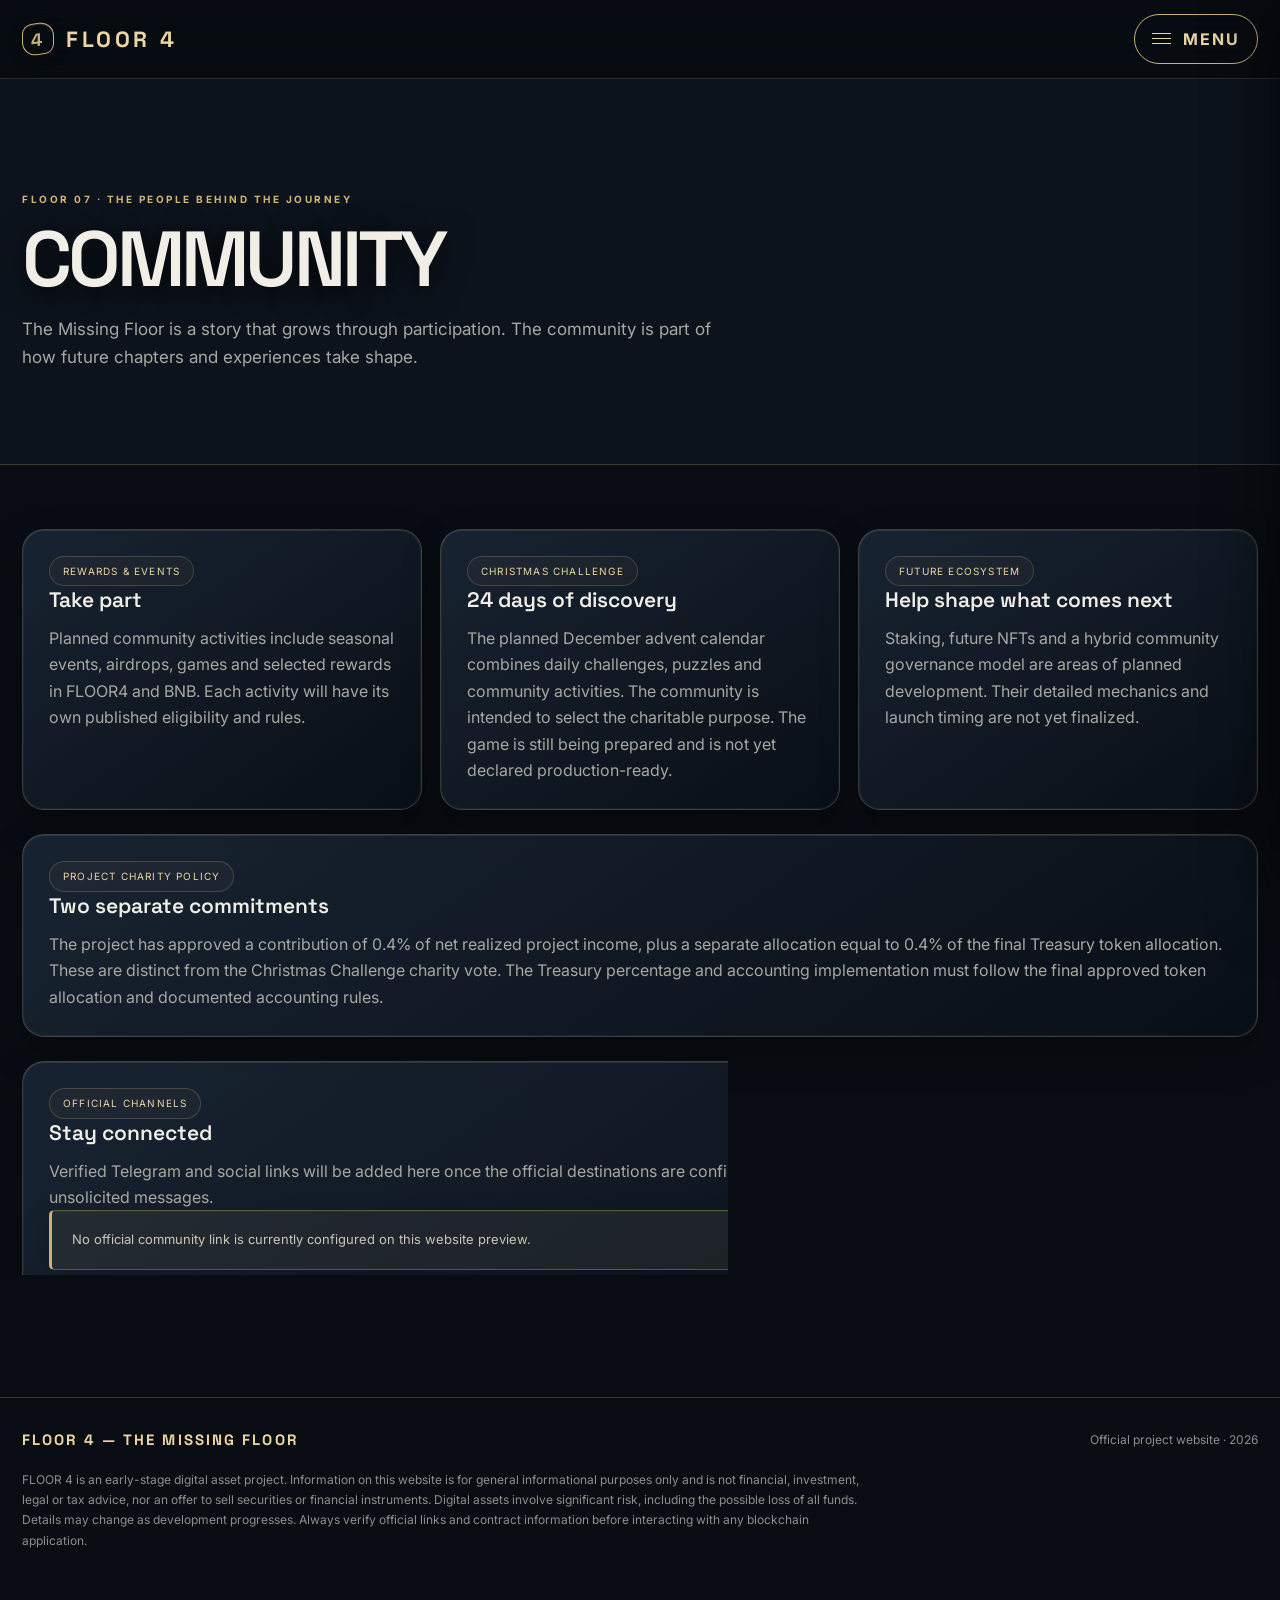
==== commit 6bb3533c: "Align community.html with latest approved FLOOR4 decisions" ====
--- a/community.html
+++ b/community.html
@@ -3,5 +3,6 @@
 <section class="page-hero"><div class="wrap"><div class="section-kicker">Floor 07 · The people behind the journey</div><h1>COMMUNITY</h1><p>The Missing Floor is a story that grows through participation. The community is part of how future chapters and experiences take shape.</p></div></section>
 <section class="page-content"><div class="wrap">
 <div class="grid-3"><article class="surface"><span class="tag">Rewards & events</span><h3>Take part</h3><p>Planned community activities include seasonal events, airdrops, games and selected rewards in FLOOR4 and BNB. Each activity will have its own published eligibility and rules.</p></article><article class="surface"><span class="tag">Christmas Challenge</span><h3>24 days of discovery</h3><p>The planned December advent calendar combines daily challenges, puzzles and community activities. The community is intended to select the charitable purpose. The game is still being prepared and is not yet declared production-ready.</p></article><article class="surface"><span class="tag">Future ecosystem</span><h3>Help shape what comes next</h3><p>Staking, future NFTs and a hybrid community governance model are areas of planned development. Their detailed mechanics and launch timing are not yet finalized.</p></article></div>
+<div class="surface" style="margin-top:24px"><span class="tag">Project charity policy</span><h3>Two separate commitments</h3><p>The project has approved a contribution of 0.4% of net realized project income, plus a separate allocation equal to 0.4% of the final Treasury token allocation. These are distinct from the Christmas Challenge charity vote. The Treasury percentage and accounting implementation must follow the final approved token allocation and documented accounting rules.</p></div>
 <div class="surface" style="margin-top:24px"><span class="tag">Official channels</span><h3>Stay connected</h3><p>Verified Telegram and social links will be added here once the official destinations are confirmed. Until then, do not rely on links or wallet addresses sent in unsolicited messages.</p><div class="notice">No official community link is currently configured on this website preview.</div></div>
 </div></section></main><footer class="site-footer" data-site-footer></footer><script src="js/site.js"></script></body></html>
--- a/css/style.css
+++ b/css/style.css
@@ -936,3 +936,116 @@
   .floor-number{width:36px;height:36px}
   .floor-name{font-size:12px!important}
 }
+
+
+/* SOFTER ARCHITECTURAL FRAMES — rounded windows, panels and content surfaces.
+   The approved vintage elevator floor buttons are intentionally left untouched. */
+:root{
+  --frame-radius:22px;
+  --frame-radius-large:30px;
+}
+.site-header{
+  border-bottom:1px solid rgba(203,176,120,.20);
+}
+.brand-mark{
+  border-radius:9px 15px 9px 15px;
+  box-shadow:inset 0 1px rgba(255,255,255,.16),0 4px 14px rgba(0,0,0,.24);
+}
+.menu-trigger{
+  border-radius:999px;
+}
+.btn{
+  border-radius:999px;
+}
+.surface,.stat,.milestone,.book-panel{
+  border-radius:var(--frame-radius)!important;
+  border:1px solid rgba(203,176,120,.26)!important;
+  overflow:hidden;
+  box-shadow:
+    0 16px 38px rgba(0,0,0,.30),
+    inset 0 1px rgba(255,255,255,.055),
+    inset 0 0 0 1px rgba(255,255,255,.012)!important;
+}
+.page-content .surface,.page-content .stat,.page-content .milestone,.page-content .book-panel{
+  background:
+    linear-gradient(145deg,rgba(25,37,51,.94),rgba(9,15,24,.97))!important;
+}
+.milestone{
+  grid-template-columns:82px minmax(0,1fr);
+  position:relative;
+}
+.milestone:before,.surface:before,.book-panel:before{
+  content:"";
+  display:block;
+  position:absolute;
+  pointer-events:none;
+}
+.milestone,.surface,.book-panel{position:relative}
+.milestone:before,.surface:before,.book-panel:before{
+  inset:0;
+  border-radius:inherit;
+  border:1px solid rgba(255,255,255,.035);
+}
+.notice{
+  border:1px solid rgba(203,176,120,.20);
+  border-left:3px solid var(--gold);
+  border-radius:5px var(--frame-radius) var(--frame-radius) 5px;
+  box-shadow:0 10px 28px rgba(0,0,0,.18),inset 0 1px rgba(255,255,255,.04);
+}
+.tag{
+  border-radius:999px;
+  padding:6px 13px;
+  background:rgba(203,176,120,.045);
+}
+.faq-item{
+  border:1px solid rgba(203,176,120,.18);
+  border-radius:16px;
+  padding:18px 22px;
+  margin:0 0 12px;
+  background:linear-gradient(145deg,rgba(20,30,42,.78),rgba(9,14,22,.82));
+  transition:border-color .2s,background .2s,box-shadow .2s;
+}
+.faq-item[open]{
+  border-color:rgba(203,176,120,.42);
+  background:linear-gradient(145deg,rgba(27,40,55,.92),rgba(10,16,25,.96));
+  box-shadow:0 12px 30px rgba(0,0,0,.2);
+}
+.faq-item summary{
+  list-style:none;
+  position:relative;
+  padding-right:34px;
+}
+.faq-item summary::-webkit-details-marker{display:none}
+.faq-item summary:after{
+  content:"+";
+  position:absolute;
+  right:0;top:-5px;
+  width:27px;height:27px;
+  display:grid;place-items:center;
+  border:1px solid rgba(203,176,120,.36);
+  border-radius:50%;
+  color:var(--gold2);
+  font:400 19px/1 Inter,sans-serif;
+  transition:transform .2s,background .2s;
+}
+.faq-item[open] summary:after{
+  content:"−";
+  background:rgba(203,176,120,.10);
+}
+.faq-item p{margin:12px 0 0}
+.data-row{
+  border-bottom-color:rgba(203,176,120,.14);
+}
+.page-hero{
+  border-bottom:1px solid rgba(203,176,120,.20);
+}
+.page-hero .wrap{
+  position:relative;
+}
+@media(max-width:760px){
+  :root{--frame-radius:19px;--frame-radius-large:24px}
+  .surface,.stat,.milestone,.book-panel{padding:21px!important}
+  .milestone{grid-template-columns:52px minmax(0,1fr);gap:12px}
+  .faq-item{padding:16px 17px}
+  .menu-trigger{padding:10px 15px}
+}
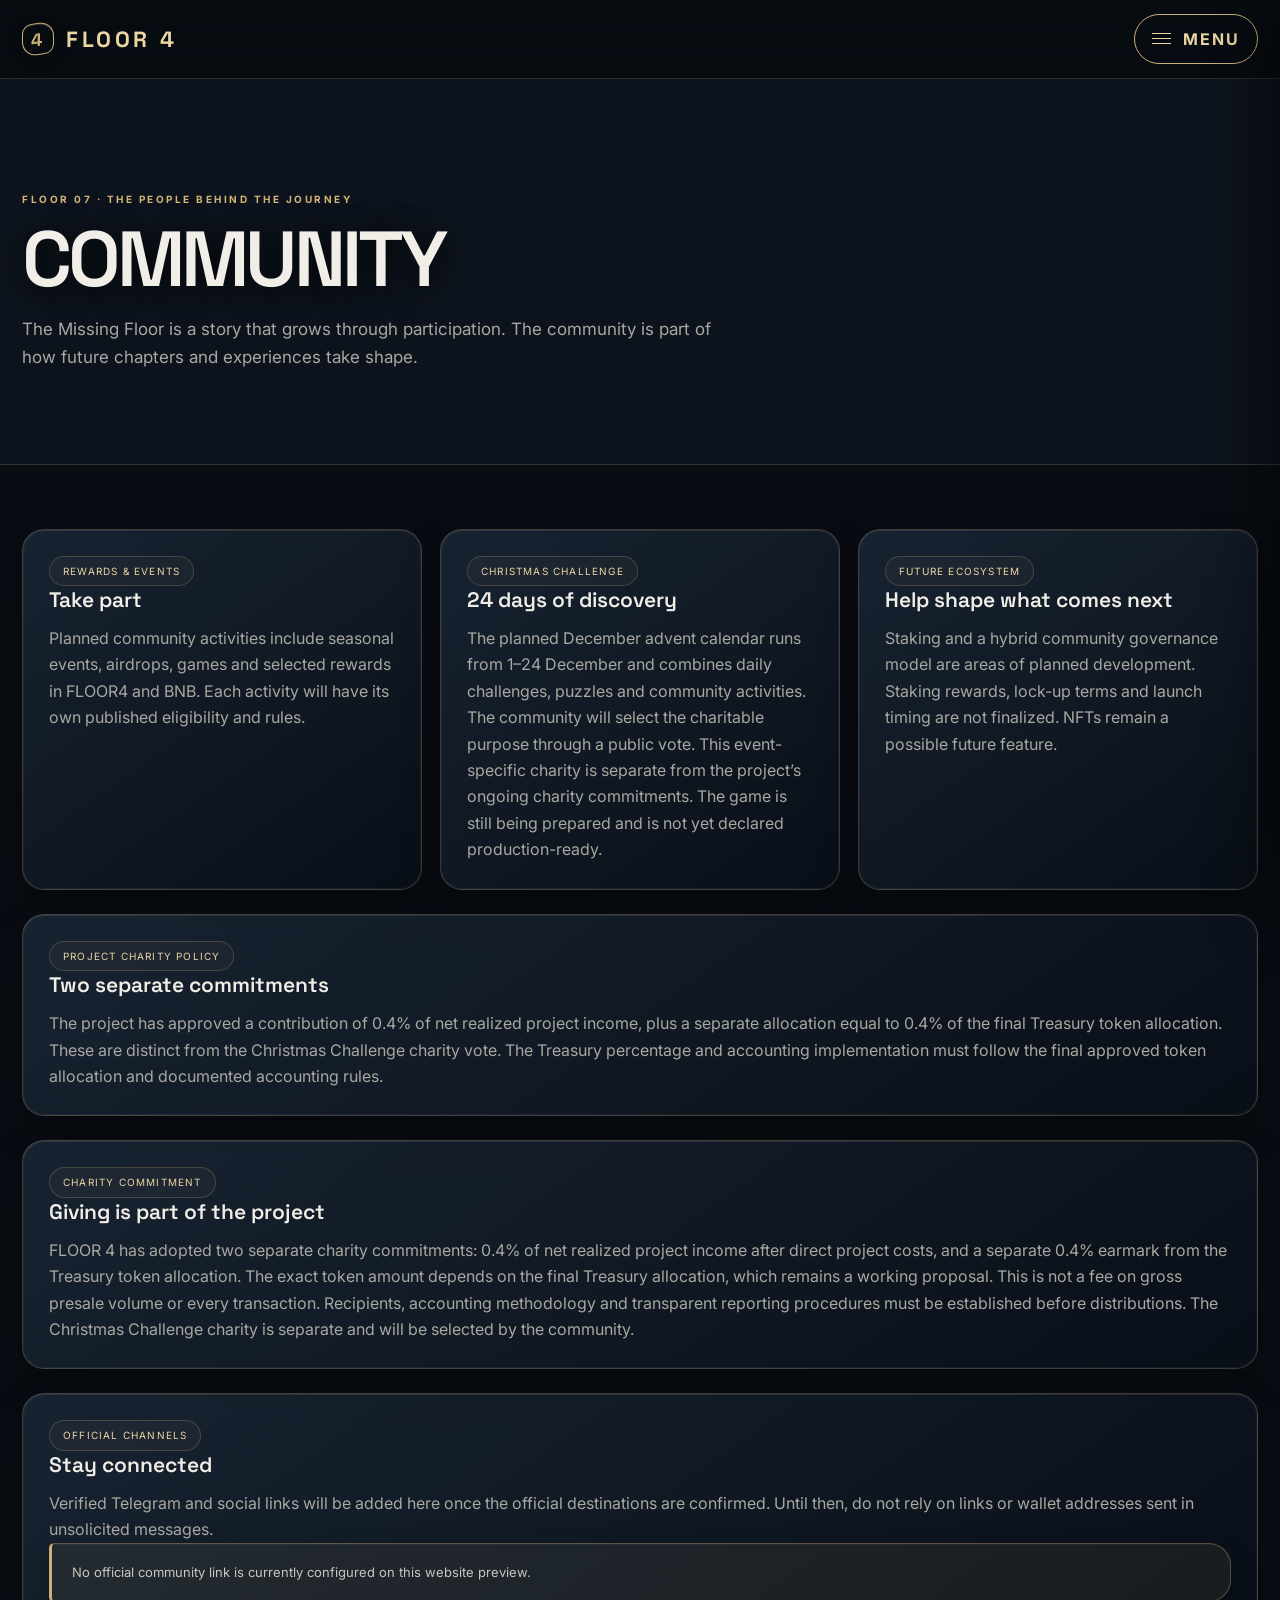
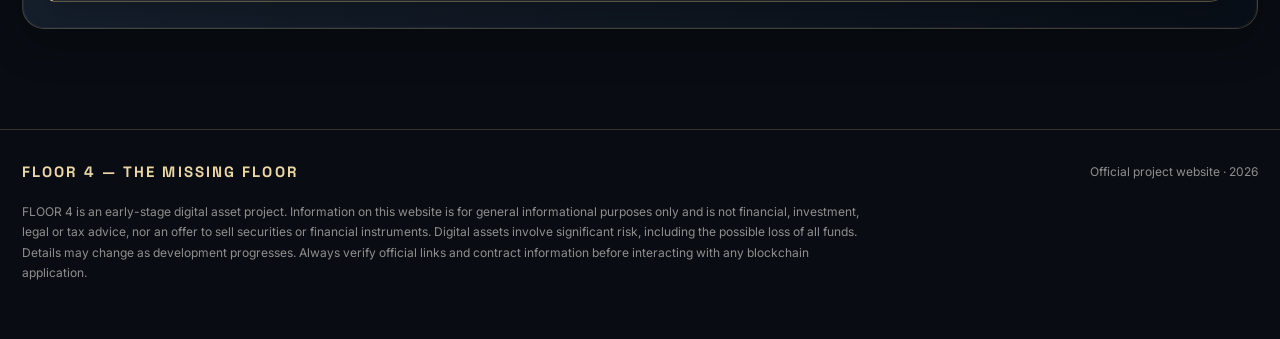
==== commit 64527a53: "Add approved community and charity commitments" ====
--- a/community.html
+++ b/community.html
@@ -2,7 +2,7 @@
 <html lang="en"><head><meta charset="utf-8"><meta name="viewport" content="width=device-width,initial-scale=1"><meta name="theme-color" content="#090d13"><meta name="description" content="FLOOR 4 community, seasonal events and ecosystem participation."><title>Community | FLOOR 4</title><link rel="stylesheet" href="css/style.css"></head><body class="page-community"><header class="site-header" data-site-header></header><main>
 <section class="page-hero"><div class="wrap"><div class="section-kicker">Floor 07 · The people behind the journey</div><h1>COMMUNITY</h1><p>The Missing Floor is a story that grows through participation. The community is part of how future chapters and experiences take shape.</p></div></section>
 <section class="page-content"><div class="wrap">
-<div class="grid-3"><article class="surface"><span class="tag">Rewards & events</span><h3>Take part</h3><p>Planned community activities include seasonal events, airdrops, games and selected rewards in FLOOR4 and BNB. Each activity will have its own published eligibility and rules.</p></article><article class="surface"><span class="tag">Christmas Challenge</span><h3>24 days of discovery</h3><p>The planned December advent calendar combines daily challenges, puzzles and community activities. The community is intended to select the charitable purpose. The game is still being prepared and is not yet declared production-ready.</p></article><article class="surface"><span class="tag">Future ecosystem</span><h3>Help shape what comes next</h3><p>Staking, future NFTs and a hybrid community governance model are areas of planned development. Their detailed mechanics and launch timing are not yet finalized.</p></article></div>
+<div class="grid-3"><article class="surface"><span class="tag">Rewards & events</span><h3>Take part</h3><p>Planned community activities include seasonal events, airdrops, games and selected rewards in FLOOR4 and BNB. Each activity will have its own published eligibility and rules.</p></article><article class="surface"><span class="tag">Christmas Challenge</span><h3>24 days of discovery</h3><p>The planned December advent calendar runs from 1–24 December and combines daily challenges, puzzles and community activities. The community will select the charitable purpose through a public vote. This event-specific charity is separate from the project’s ongoing charity commitments. The game is still being prepared and is not yet declared production-ready.</p></article><article class="surface"><span class="tag">Future ecosystem</span><h3>Help shape what comes next</h3><p>Staking and a hybrid community governance model are areas of planned development. Staking rewards, lock-up terms and launch timing are not finalized. NFTs remain a possible future feature.</p></article></div>
 <div class="surface" style="margin-top:24px"><span class="tag">Project charity policy</span><h3>Two separate commitments</h3><p>The project has approved a contribution of 0.4% of net realized project income, plus a separate allocation equal to 0.4% of the final Treasury token allocation. These are distinct from the Christmas Challenge charity vote. The Treasury percentage and accounting implementation must follow the final approved token allocation and documented accounting rules.</p></div>
-<div class="surface" style="margin-top:24px"><span class="tag">Official channels</span><h3>Stay connected</h3><p>Verified Telegram and social links will be added here once the official destinations are confirmed. Until then, do not rely on links or wallet addresses sent in unsolicited messages.</p><div class="notice">No official community link is currently configured on this website preview.</div></div>
+<div class="surface" style="margin-top:24px"><span class="tag">Charity commitment</span><h3>Giving is part of the project</h3><p>FLOOR 4 has adopted two separate charity commitments: 0.4% of net realized project income after direct project costs, and a separate 0.4% earmark from the Treasury token allocation. The exact token amount depends on the final Treasury allocation, which remains a working proposal. This is not a fee on gross presale volume or every transaction. Recipients, accounting methodology and transparent reporting procedures must be established before distributions. The Christmas Challenge charity is separate and will be selected by the community.</p></div><div class="surface" style="margin-top:24px"><span class="tag">Official channels</span><h3>Stay connected</h3><p>Verified Telegram and social links will be added here once the official destinations are confirmed. Until then, do not rely on links or wallet addresses sent in unsolicited messages.</p><div class="notice">No official community link is currently configured on this website preview.</div></div>
 </div></section></main><footer class="site-footer" data-site-footer></footer><script src="js/site.js"></script></body></html>
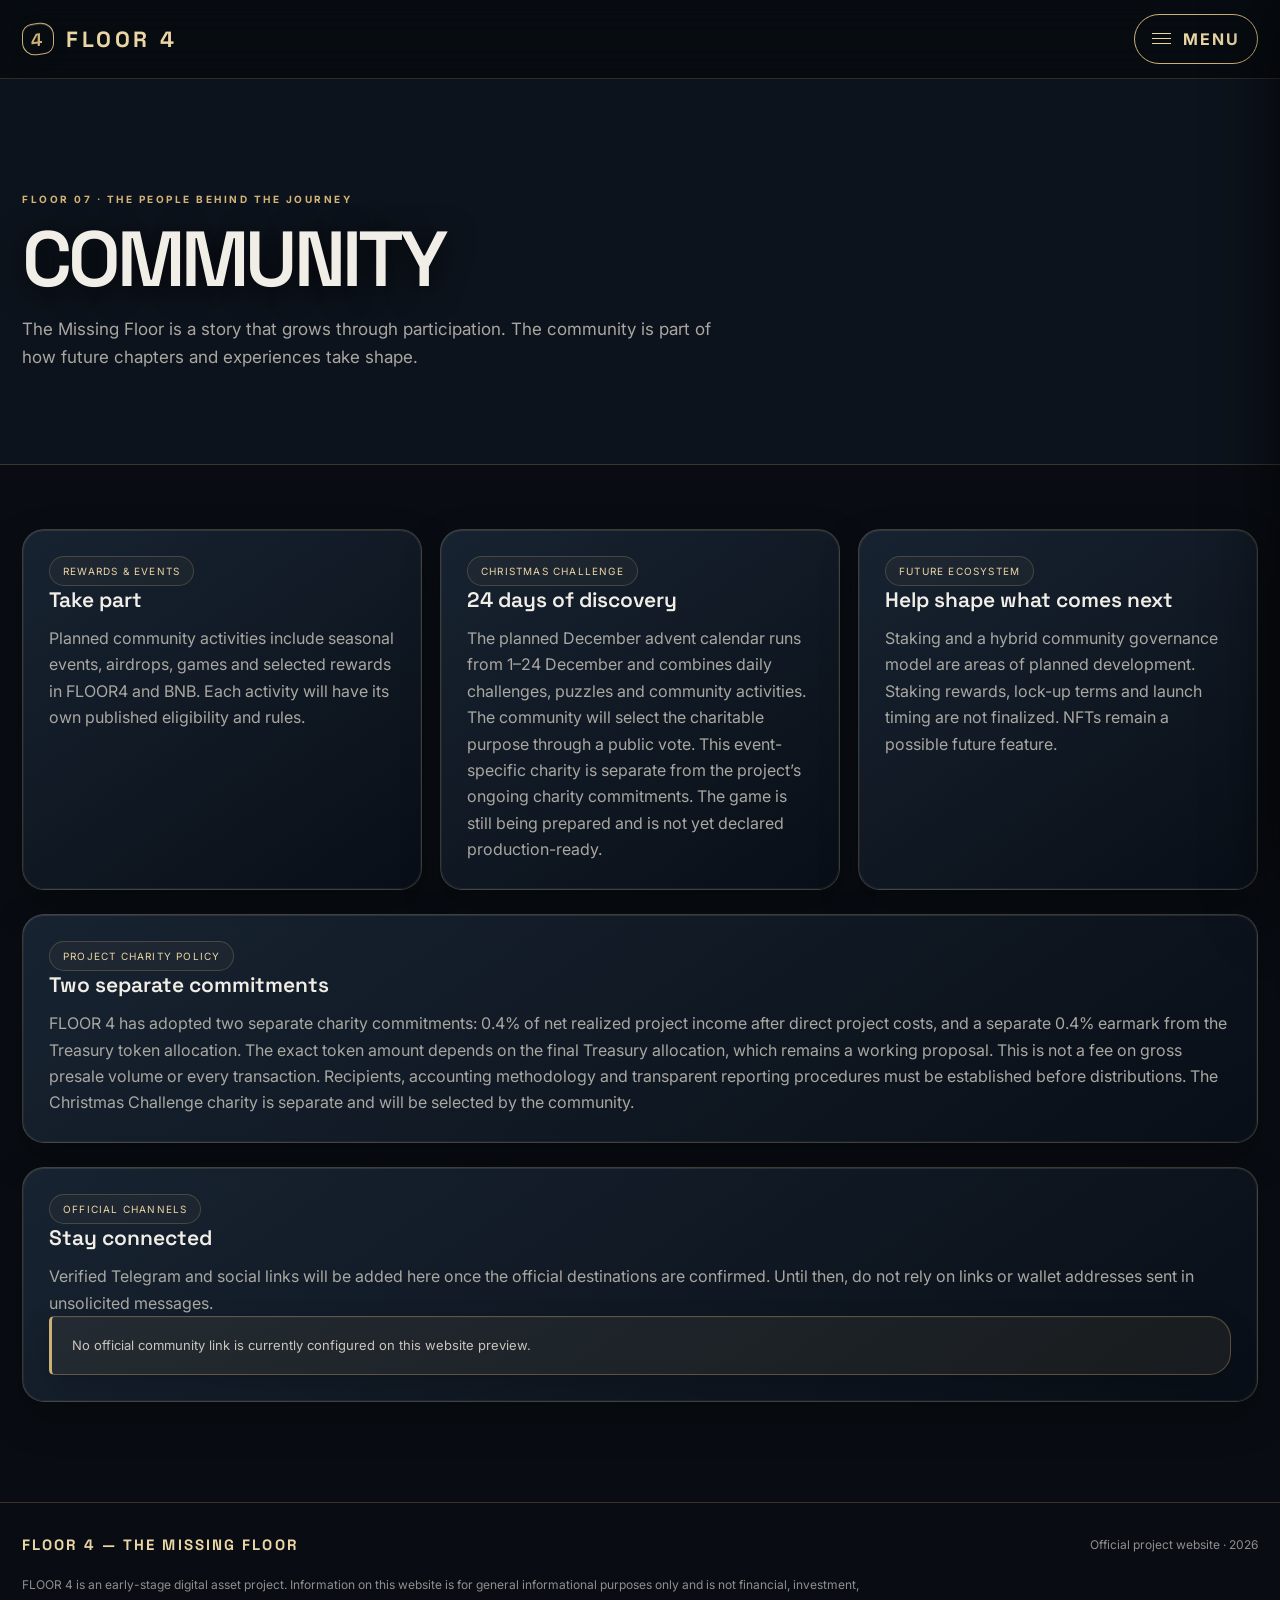
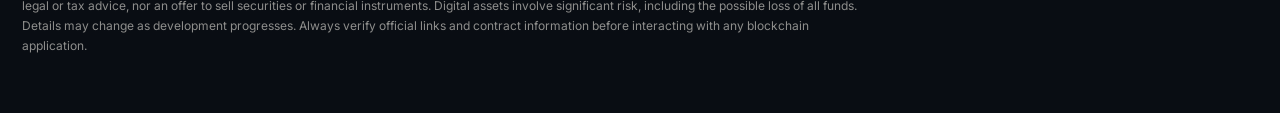
==== commit 84786c81: "Consolidate community charity policy and keep Christmas voting distinct" ====
--- a/community.html
+++ b/community.html
@@ -3,6 +3,6 @@
 <section class="page-hero"><div class="wrap"><div class="section-kicker">Floor 07 · The people behind the journey</div><h1>COMMUNITY</h1><p>The Missing Floor is a story that grows through participation. The community is part of how future chapters and experiences take shape.</p></div></section>
 <section class="page-content"><div class="wrap">
 <div class="grid-3"><article class="surface"><span class="tag">Rewards & events</span><h3>Take part</h3><p>Planned community activities include seasonal events, airdrops, games and selected rewards in FLOOR4 and BNB. Each activity will have its own published eligibility and rules.</p></article><article class="surface"><span class="tag">Christmas Challenge</span><h3>24 days of discovery</h3><p>The planned December advent calendar runs from 1–24 December and combines daily challenges, puzzles and community activities. The community will select the charitable purpose through a public vote. This event-specific charity is separate from the project’s ongoing charity commitments. The game is still being prepared and is not yet declared production-ready.</p></article><article class="surface"><span class="tag">Future ecosystem</span><h3>Help shape what comes next</h3><p>Staking and a hybrid community governance model are areas of planned development. Staking rewards, lock-up terms and launch timing are not finalized. NFTs remain a possible future feature.</p></article></div>
-<div class="surface" style="margin-top:24px"><span class="tag">Project charity policy</span><h3>Two separate commitments</h3><p>The project has approved a contribution of 0.4% of net realized project income, plus a separate allocation equal to 0.4% of the final Treasury token allocation. These are distinct from the Christmas Challenge charity vote. The Treasury percentage and accounting implementation must follow the final approved token allocation and documented accounting rules.</p></div>
-<div class="surface" style="margin-top:24px"><span class="tag">Charity commitment</span><h3>Giving is part of the project</h3><p>FLOOR 4 has adopted two separate charity commitments: 0.4% of net realized project income after direct project costs, and a separate 0.4% earmark from the Treasury token allocation. The exact token amount depends on the final Treasury allocation, which remains a working proposal. This is not a fee on gross presale volume or every transaction. Recipients, accounting methodology and transparent reporting procedures must be established before distributions. The Christmas Challenge charity is separate and will be selected by the community.</p></div><div class="surface" style="margin-top:24px"><span class="tag">Official channels</span><h3>Stay connected</h3><p>Verified Telegram and social links will be added here once the official destinations are confirmed. Until then, do not rely on links or wallet addresses sent in unsolicited messages.</p><div class="notice">No official community link is currently configured on this website preview.</div></div>
+<div class="surface" style="margin-top:24px"><span class="tag">Project charity policy</span><h3>Two separate commitments</h3><p>FLOOR 4 has adopted two separate charity commitments: 0.4% of net realized project income after direct project costs, and a separate 0.4% earmark from the Treasury token allocation. The exact token amount depends on the final Treasury allocation, which remains a working proposal. This is not a fee on gross presale volume or every transaction. Recipients, accounting methodology and transparent reporting procedures must be established before distributions. The Christmas Challenge charity is separate and will be selected by the community.</p></div>
+<div class="surface" style="margin-top:24px"><span class="tag">Official channels</span><h3>Stay connected</h3><p>Verified Telegram and social links will be added here once the official destinations are confirmed. Until then, do not rely on links or wallet addresses sent in unsolicited messages.</p><div class="notice">No official community link is currently configured on this website preview.</div></div>
 </div></section></main><footer class="site-footer" data-site-footer></footer><script src="js/site.js"></script></body></html>
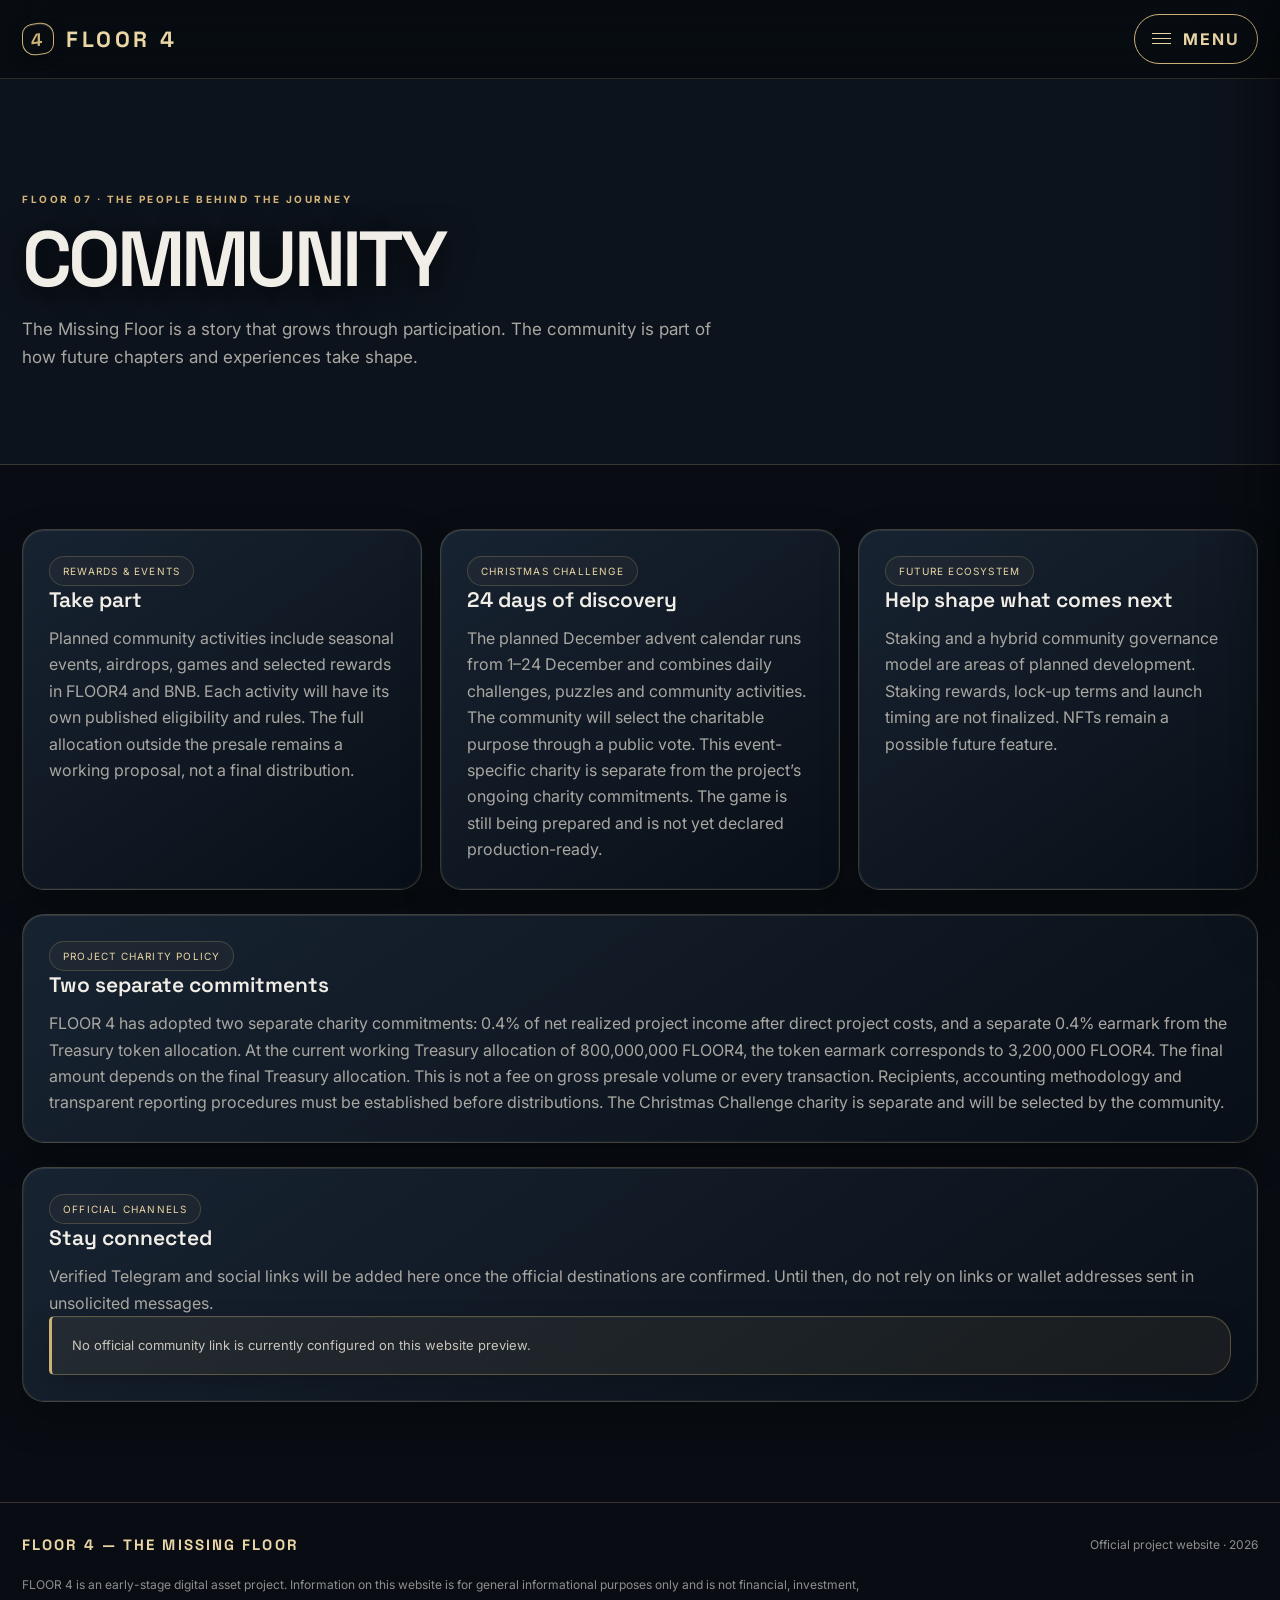
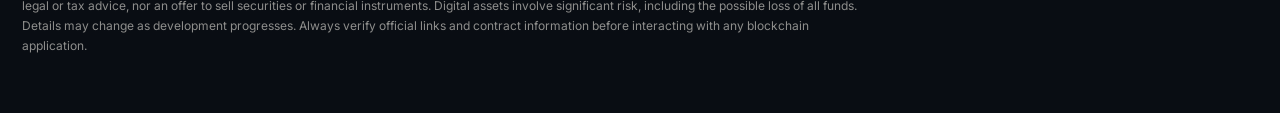
==== commit 7ac65be3: "Synchronize public documentation with canonical FLOOR4 decisions" ====
--- a/community.html
+++ b/community.html
@@ -2,7 +2,7 @@
 <html lang="en"><head><meta charset="utf-8"><meta name="viewport" content="width=device-width,initial-scale=1"><meta name="theme-color" content="#090d13"><meta name="description" content="FLOOR 4 community, seasonal events and ecosystem participation."><title>Community | FLOOR 4</title><link rel="stylesheet" href="css/style.css"></head><body class="page-community"><header class="site-header" data-site-header></header><main>
 <section class="page-hero"><div class="wrap"><div class="section-kicker">Floor 07 · The people behind the journey</div><h1>COMMUNITY</h1><p>The Missing Floor is a story that grows through participation. The community is part of how future chapters and experiences take shape.</p></div></section>
 <section class="page-content"><div class="wrap">
-<div class="grid-3"><article class="surface"><span class="tag">Rewards & events</span><h3>Take part</h3><p>Planned community activities include seasonal events, airdrops, games and selected rewards in FLOOR4 and BNB. Each activity will have its own published eligibility and rules.</p></article><article class="surface"><span class="tag">Christmas Challenge</span><h3>24 days of discovery</h3><p>The planned December advent calendar runs from 1–24 December and combines daily challenges, puzzles and community activities. The community will select the charitable purpose through a public vote. This event-specific charity is separate from the project’s ongoing charity commitments. The game is still being prepared and is not yet declared production-ready.</p></article><article class="surface"><span class="tag">Future ecosystem</span><h3>Help shape what comes next</h3><p>Staking and a hybrid community governance model are areas of planned development. Staking rewards, lock-up terms and launch timing are not finalized. NFTs remain a possible future feature.</p></article></div>
-<div class="surface" style="margin-top:24px"><span class="tag">Project charity policy</span><h3>Two separate commitments</h3><p>FLOOR 4 has adopted two separate charity commitments: 0.4% of net realized project income after direct project costs, and a separate 0.4% earmark from the Treasury token allocation. The exact token amount depends on the final Treasury allocation, which remains a working proposal. This is not a fee on gross presale volume or every transaction. Recipients, accounting methodology and transparent reporting procedures must be established before distributions. The Christmas Challenge charity is separate and will be selected by the community.</p></div>
+<div class="grid-3"><article class="surface"><span class="tag">Rewards & events</span><h3>Take part</h3><p>Planned community activities include seasonal events, airdrops, games and selected rewards in FLOOR4 and BNB. Each activity will have its own published eligibility and rules. The full allocation outside the presale remains a working proposal, not a final distribution.</p></article><article class="surface"><span class="tag">Christmas Challenge</span><h3>24 days of discovery</h3><p>The planned December advent calendar runs from 1–24 December and combines daily challenges, puzzles and community activities. The community will select the charitable purpose through a public vote. This event-specific charity is separate from the project’s ongoing charity commitments. The game is still being prepared and is not yet declared production-ready.</p></article><article class="surface"><span class="tag">Future ecosystem</span><h3>Help shape what comes next</h3><p>Staking and a hybrid community governance model are areas of planned development. Staking rewards, lock-up terms and launch timing are not finalized. NFTs remain a possible future feature.</p></article></div>
+<div class="surface" style="margin-top:24px"><span class="tag">Project charity policy</span><h3>Two separate commitments</h3><p>FLOOR 4 has adopted two separate charity commitments: 0.4% of net realized project income after direct project costs, and a separate 0.4% earmark from the Treasury token allocation. At the current working Treasury allocation of 800,000,000 FLOOR4, the token earmark corresponds to 3,200,000 FLOOR4. The final amount depends on the final Treasury allocation. This is not a fee on gross presale volume or every transaction. Recipients, accounting methodology and transparent reporting procedures must be established before distributions. The Christmas Challenge charity is separate and will be selected by the community.</p></div>
 <div class="surface" style="margin-top:24px"><span class="tag">Official channels</span><h3>Stay connected</h3><p>Verified Telegram and social links will be added here once the official destinations are confirmed. Until then, do not rely on links or wallet addresses sent in unsolicited messages.</p><div class="notice">No official community link is currently configured on this website preview.</div></div>
 </div></section></main><footer class="site-footer" data-site-footer></footer><script src="js/site.js"></script></body></html>
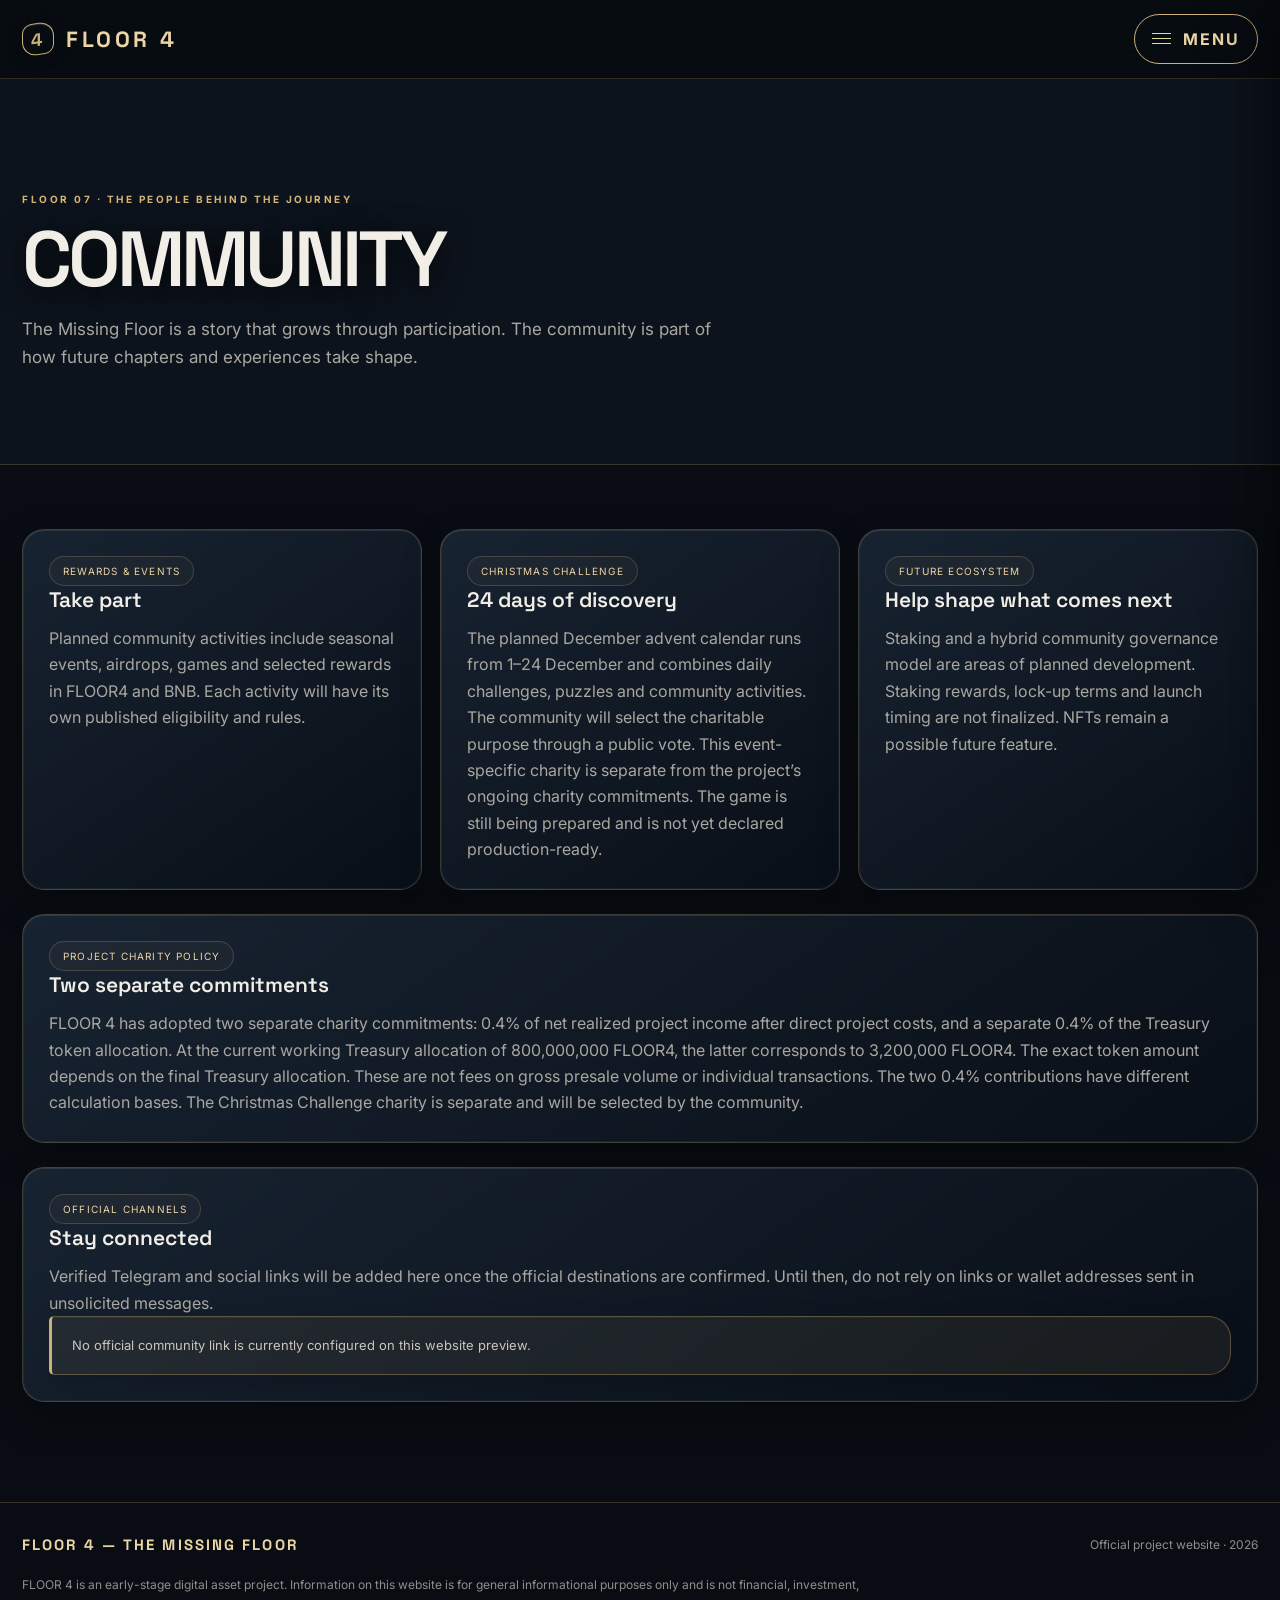
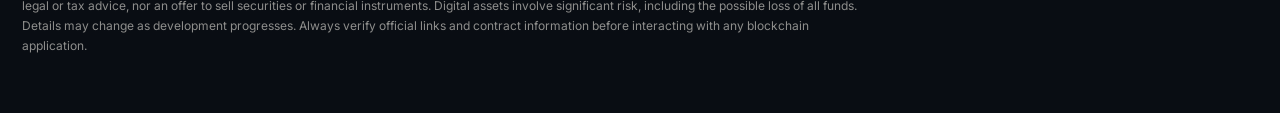
==== commit 9cd9c10f: "Correct community page charity distinction and public copy" ====
--- a/community.html
+++ b/community.html
@@ -2,7 +2,7 @@
 <html lang="en"><head><meta charset="utf-8"><meta name="viewport" content="width=device-width,initial-scale=1"><meta name="theme-color" content="#090d13"><meta name="description" content="FLOOR 4 community, seasonal events and ecosystem participation."><title>Community | FLOOR 4</title><link rel="stylesheet" href="css/style.css"></head><body class="page-community"><header class="site-header" data-site-header></header><main>
 <section class="page-hero"><div class="wrap"><div class="section-kicker">Floor 07 · The people behind the journey</div><h1>COMMUNITY</h1><p>The Missing Floor is a story that grows through participation. The community is part of how future chapters and experiences take shape.</p></div></section>
 <section class="page-content"><div class="wrap">
-<div class="grid-3"><article class="surface"><span class="tag">Rewards & events</span><h3>Take part</h3><p>Planned community activities include seasonal events, airdrops, games and selected rewards in FLOOR4 and BNB. Each activity will have its own published eligibility and rules. The full allocation outside the presale remains a working proposal, not a final distribution.</p></article><article class="surface"><span class="tag">Christmas Challenge</span><h3>24 days of discovery</h3><p>The planned December advent calendar runs from 1–24 December and combines daily challenges, puzzles and community activities. The community will select the charitable purpose through a public vote. This event-specific charity is separate from the project’s ongoing charity commitments. The game is still being prepared and is not yet declared production-ready.</p></article><article class="surface"><span class="tag">Future ecosystem</span><h3>Help shape what comes next</h3><p>Staking and a hybrid community governance model are areas of planned development. Staking rewards, lock-up terms and launch timing are not finalized. NFTs remain a possible future feature.</p></article></div>
-<div class="surface" style="margin-top:24px"><span class="tag">Project charity policy</span><h3>Two separate commitments</h3><p>FLOOR 4 has adopted two separate charity commitments: 0.4% of net realized project income after direct project costs, and a separate 0.4% earmark from the Treasury token allocation. At the current working Treasury allocation of 800,000,000 FLOOR4, the token earmark corresponds to 3,200,000 FLOOR4. The final amount depends on the final Treasury allocation. This is not a fee on gross presale volume or every transaction. Recipients, accounting methodology and transparent reporting procedures must be established before distributions. The Christmas Challenge charity is separate and will be selected by the community.</p></div>
+<div class="grid-3"><article class="surface"><span class="tag">Rewards & events</span><h3>Take part</h3><p>Planned community activities include seasonal events, airdrops, games and selected rewards in FLOOR4 and BNB. Each activity will have its own published eligibility and rules.</p></article><article class="surface"><span class="tag">Christmas Challenge</span><h3>24 days of discovery</h3><p>The planned December advent calendar runs from 1–24 December and combines daily challenges, puzzles and community activities. The community will select the charitable purpose through a public vote. This event-specific charity is separate from the project’s ongoing charity commitments. The game is still being prepared and is not yet declared production-ready.</p></article><article class="surface"><span class="tag">Future ecosystem</span><h3>Help shape what comes next</h3><p>Staking and a hybrid community governance model are areas of planned development. Staking rewards, lock-up terms and launch timing are not finalized. NFTs remain a possible future feature.</p></article></div>
+<div class="surface" style="margin-top:24px"><span class="tag">Project charity policy</span><h3>Two separate commitments</h3><p>FLOOR 4 has adopted two separate charity commitments: 0.4% of net realized project income after direct project costs, and a separate 0.4% of the Treasury token allocation. At the current working Treasury allocation of 800,000,000 FLOOR4, the latter corresponds to 3,200,000 FLOOR4. The exact token amount depends on the final Treasury allocation. These are not fees on gross presale volume or individual transactions. The two 0.4% contributions have different calculation bases. The Christmas Challenge charity is separate and will be selected by the community.</p></div>
 <div class="surface" style="margin-top:24px"><span class="tag">Official channels</span><h3>Stay connected</h3><p>Verified Telegram and social links will be added here once the official destinations are confirmed. Until then, do not rely on links or wallet addresses sent in unsolicited messages.</p><div class="notice">No official community link is currently configured on this website preview.</div></div>
 </div></section></main><footer class="site-footer" data-site-footer></footer><script src="js/site.js"></script></body></html>
